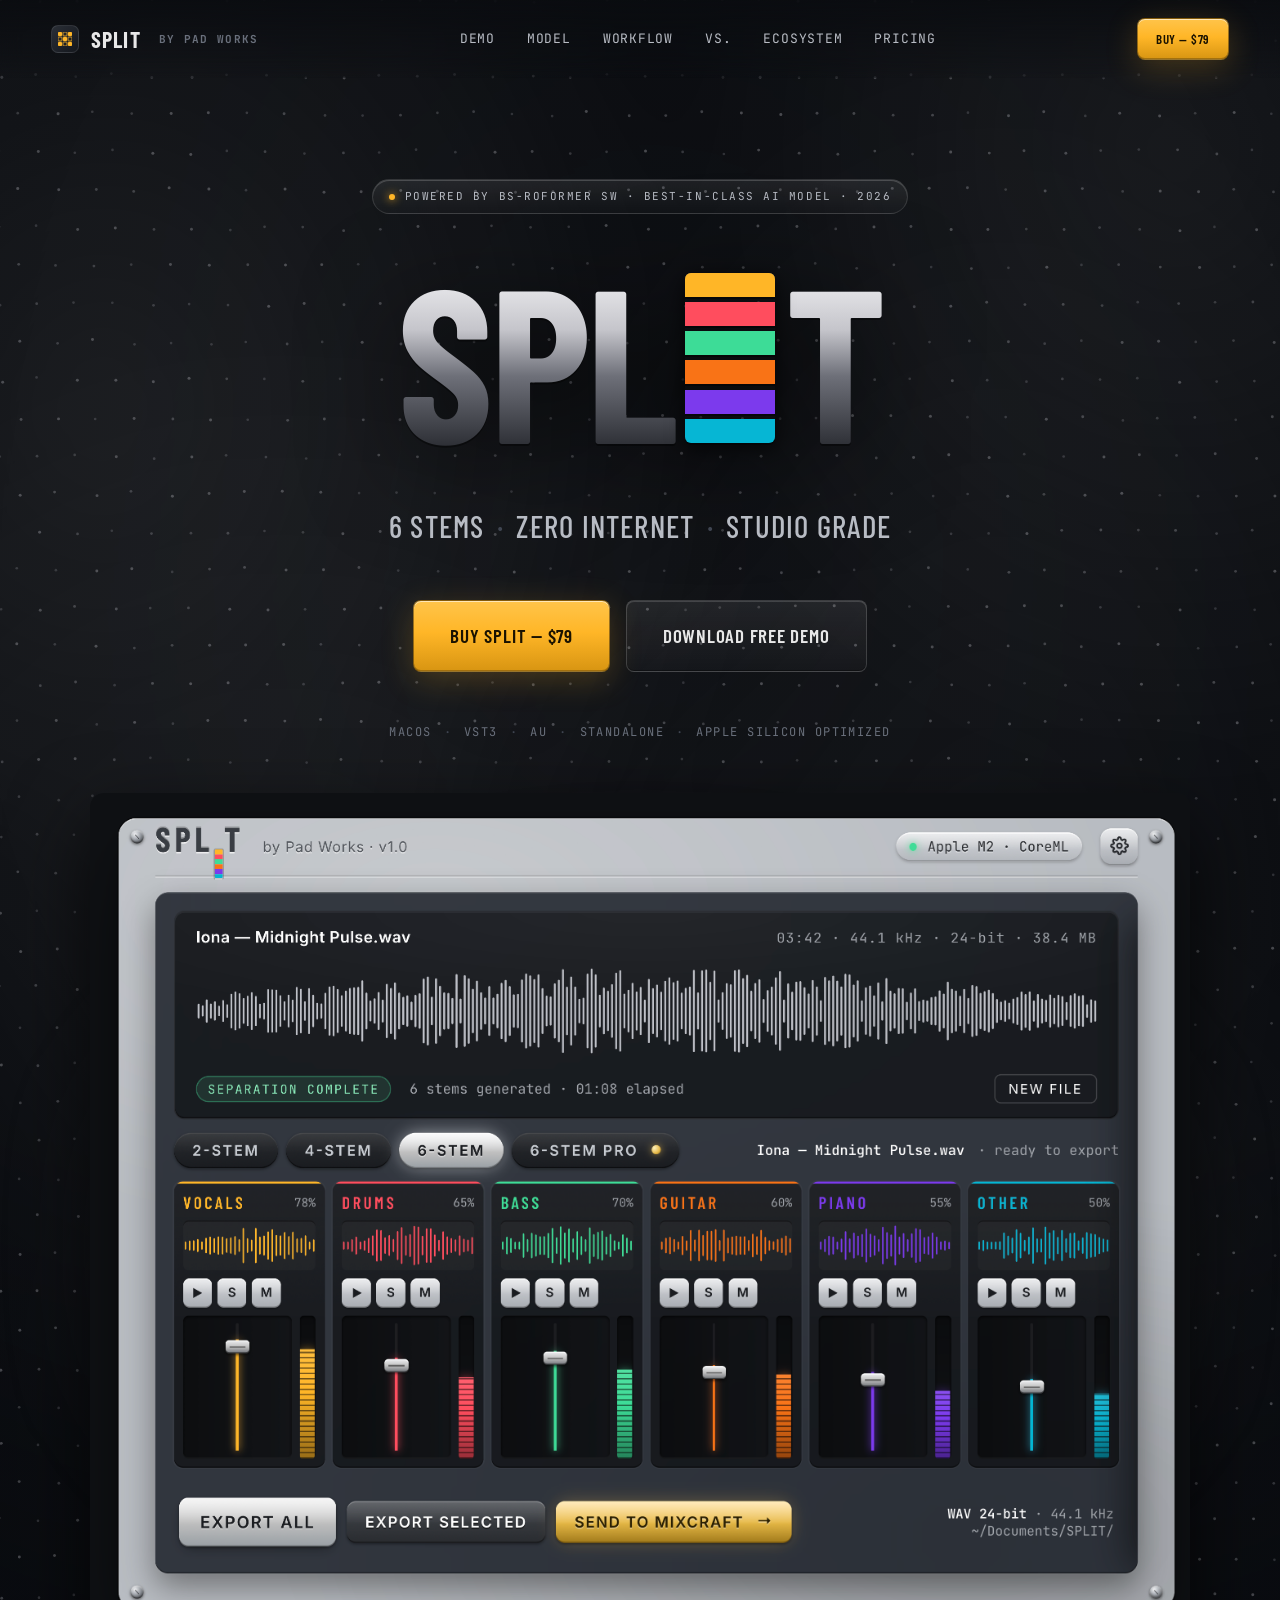
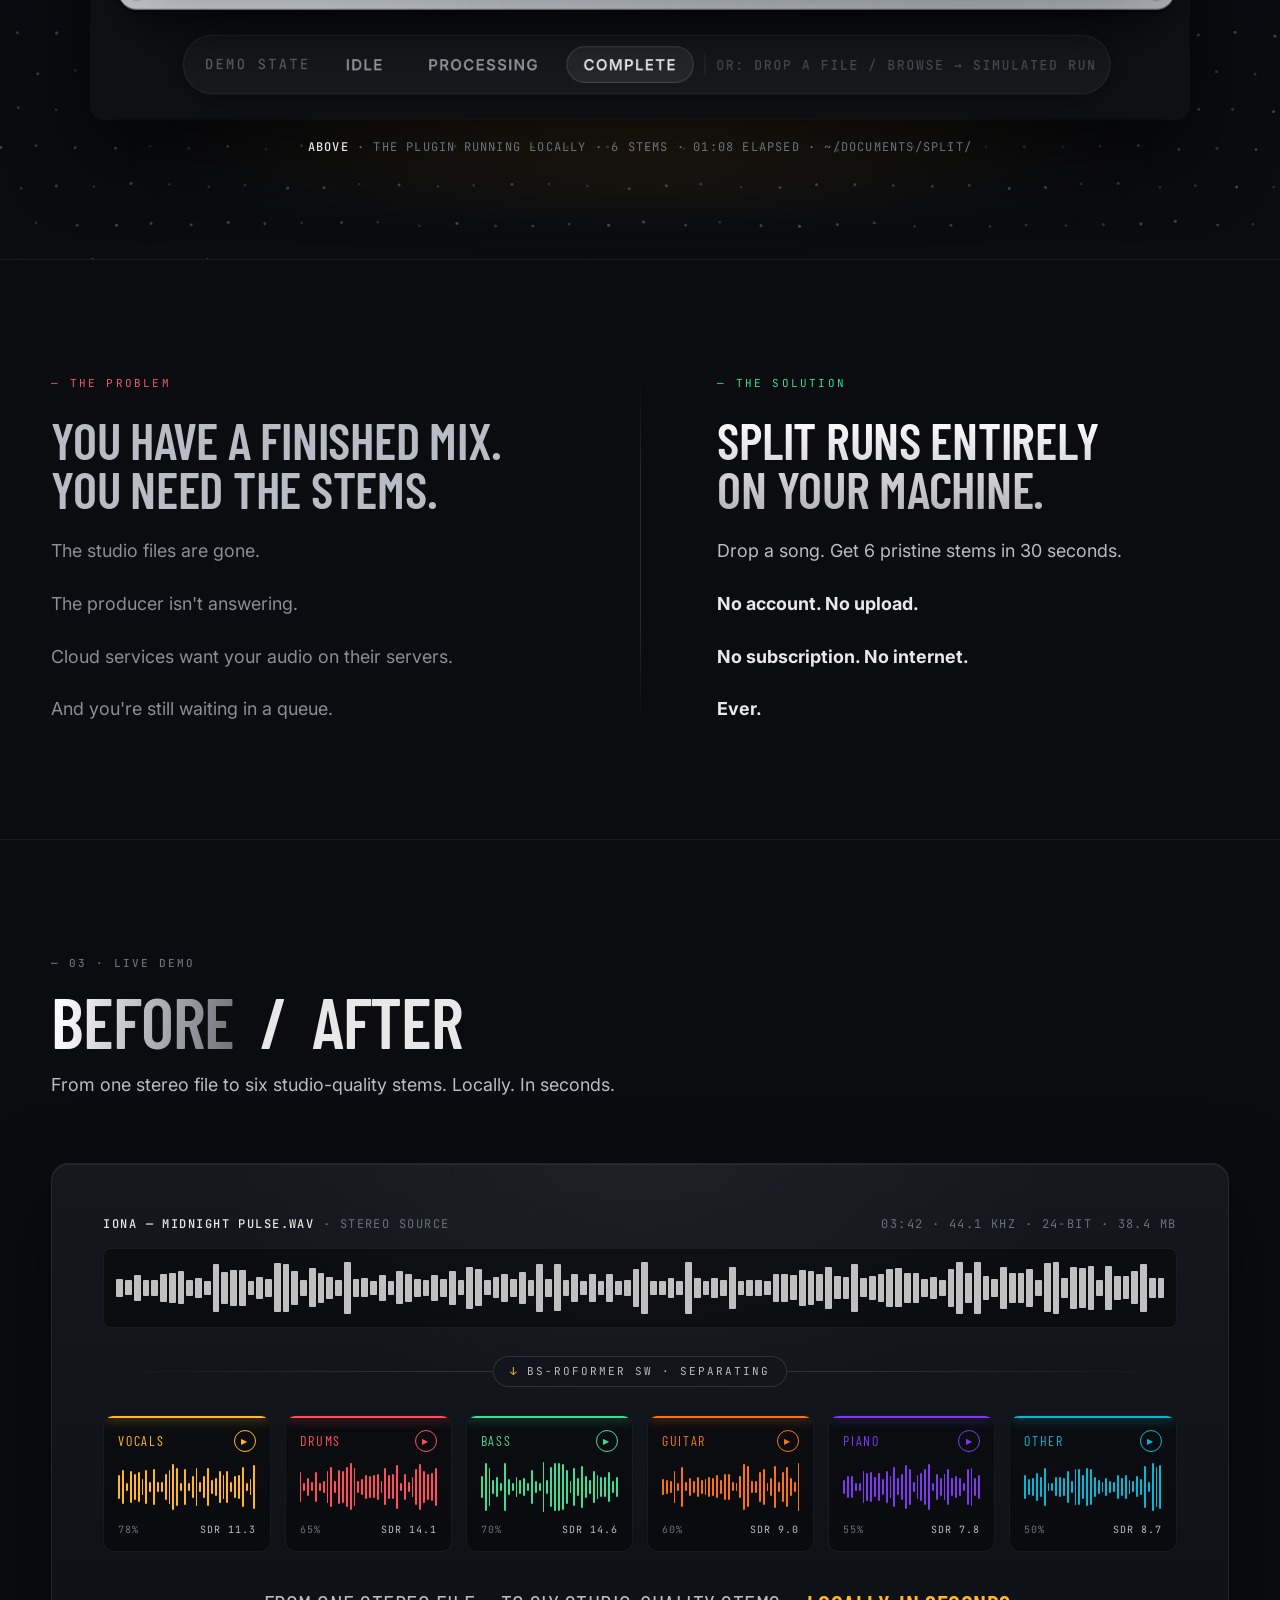
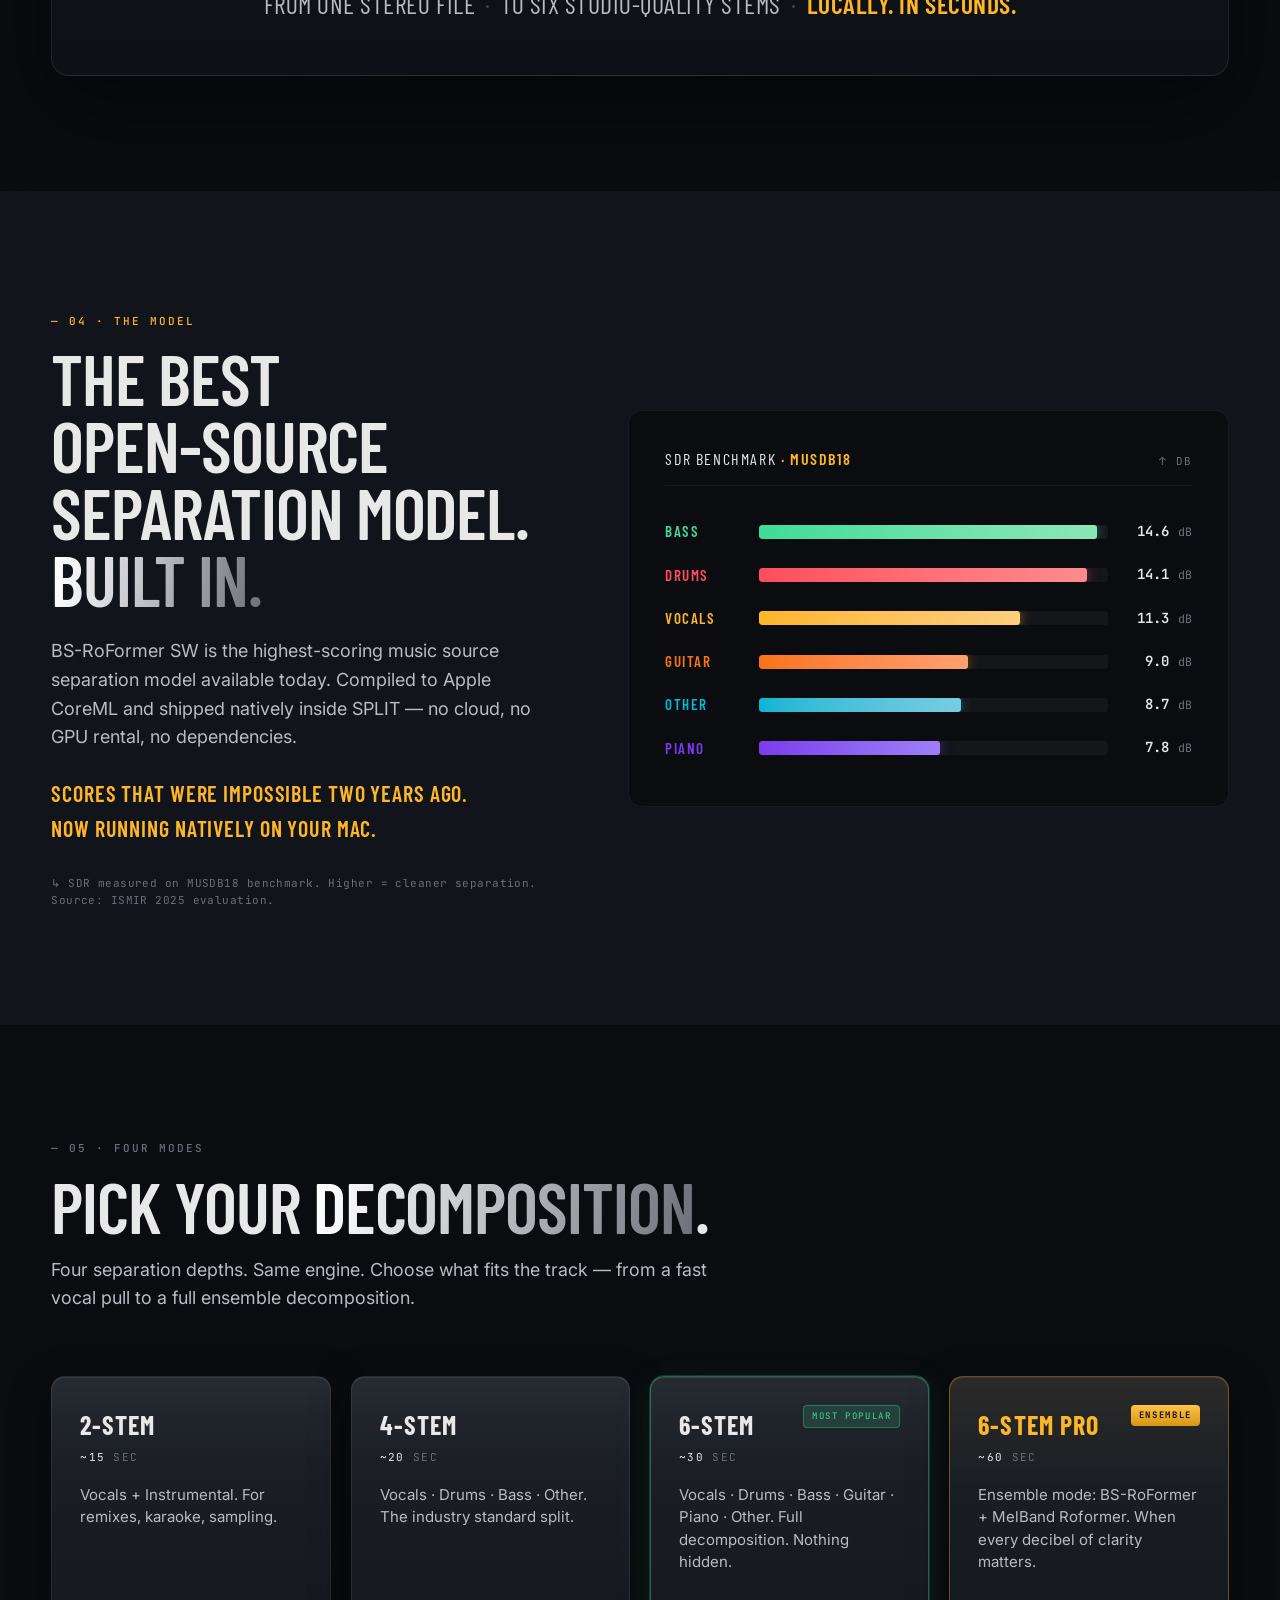
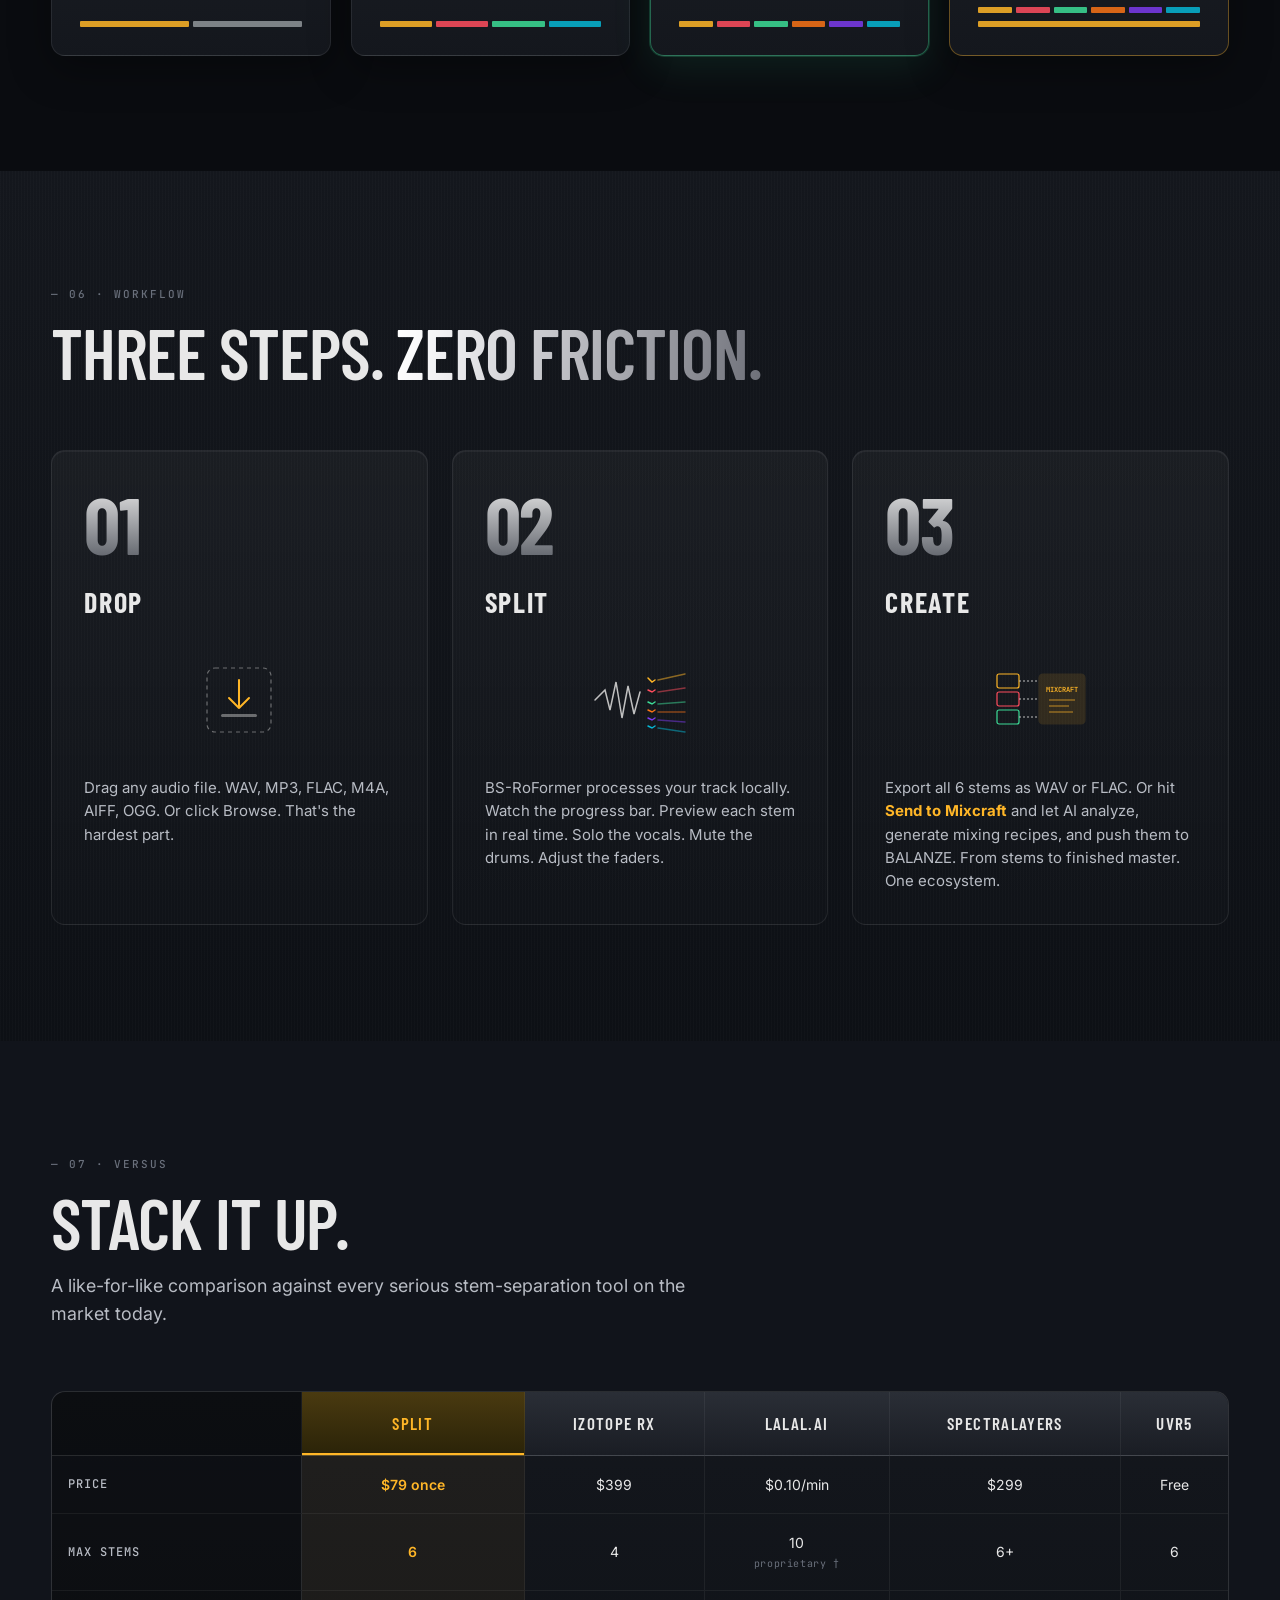
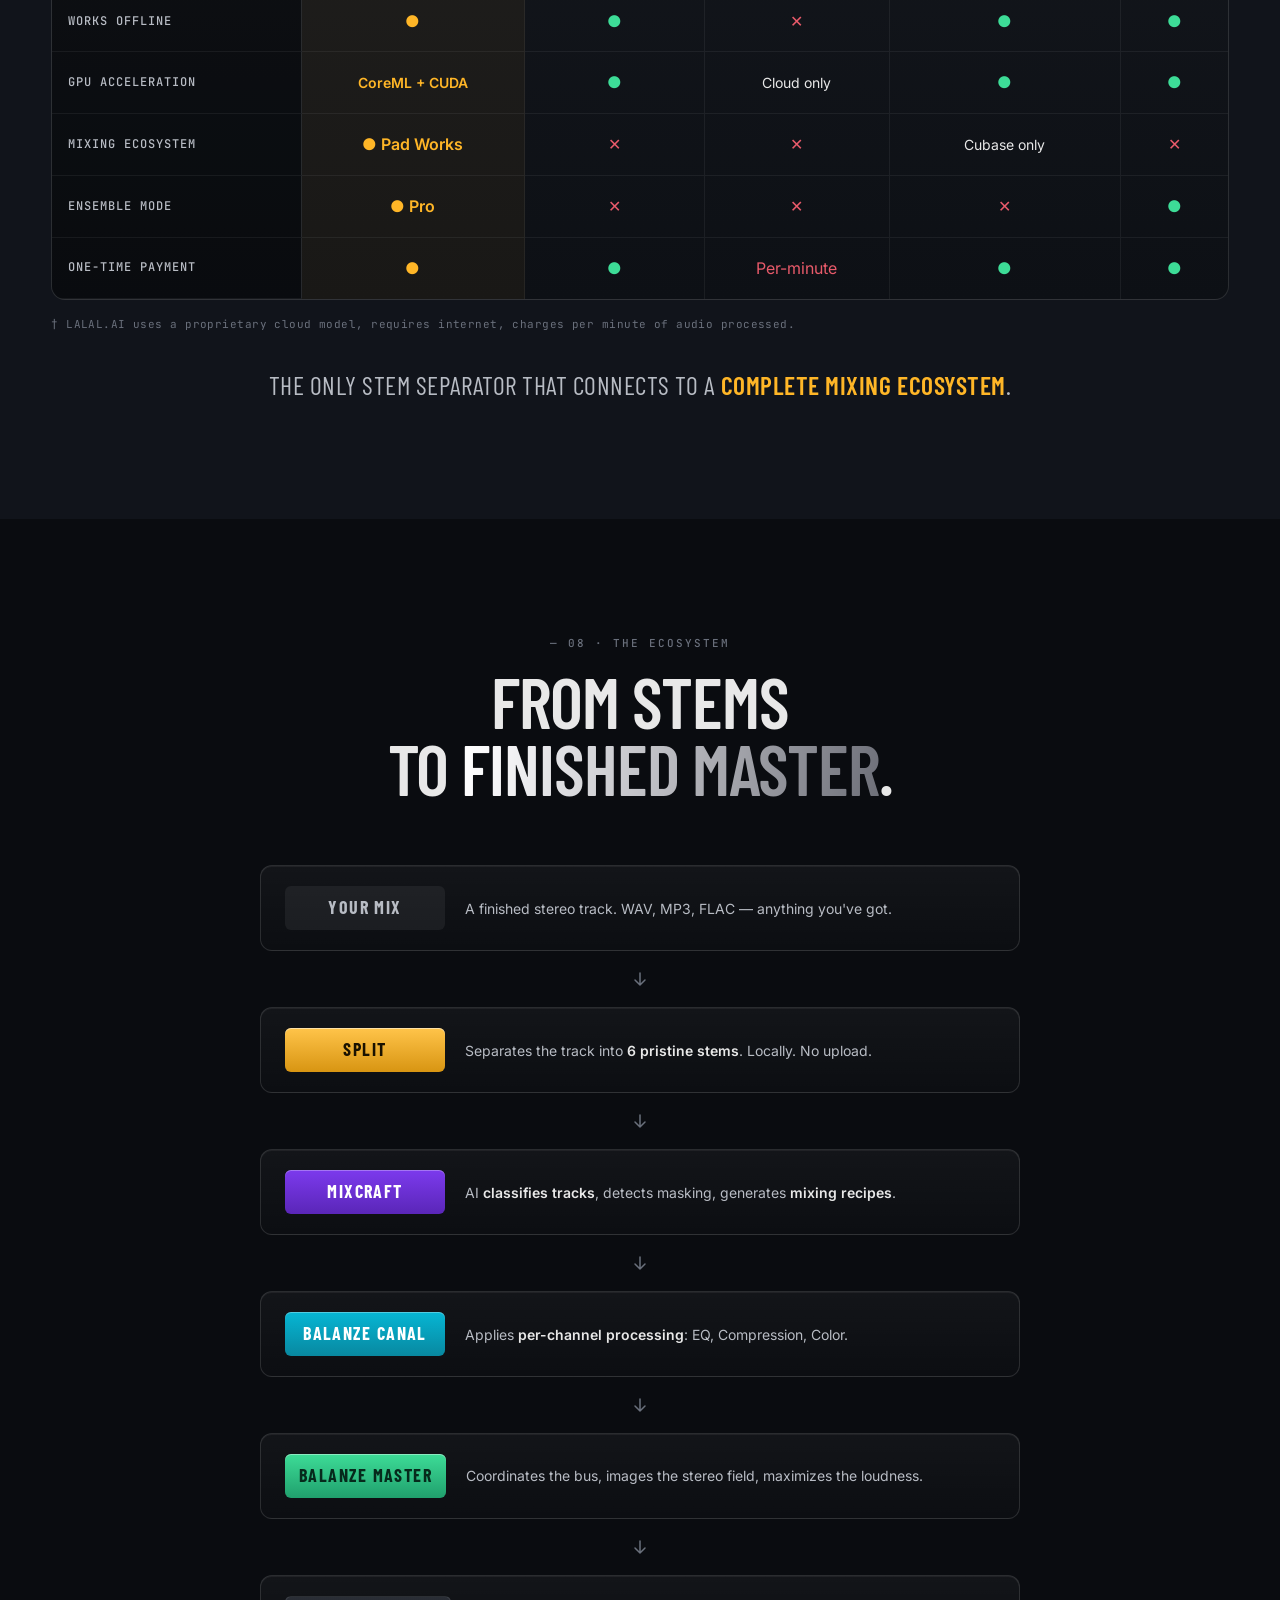
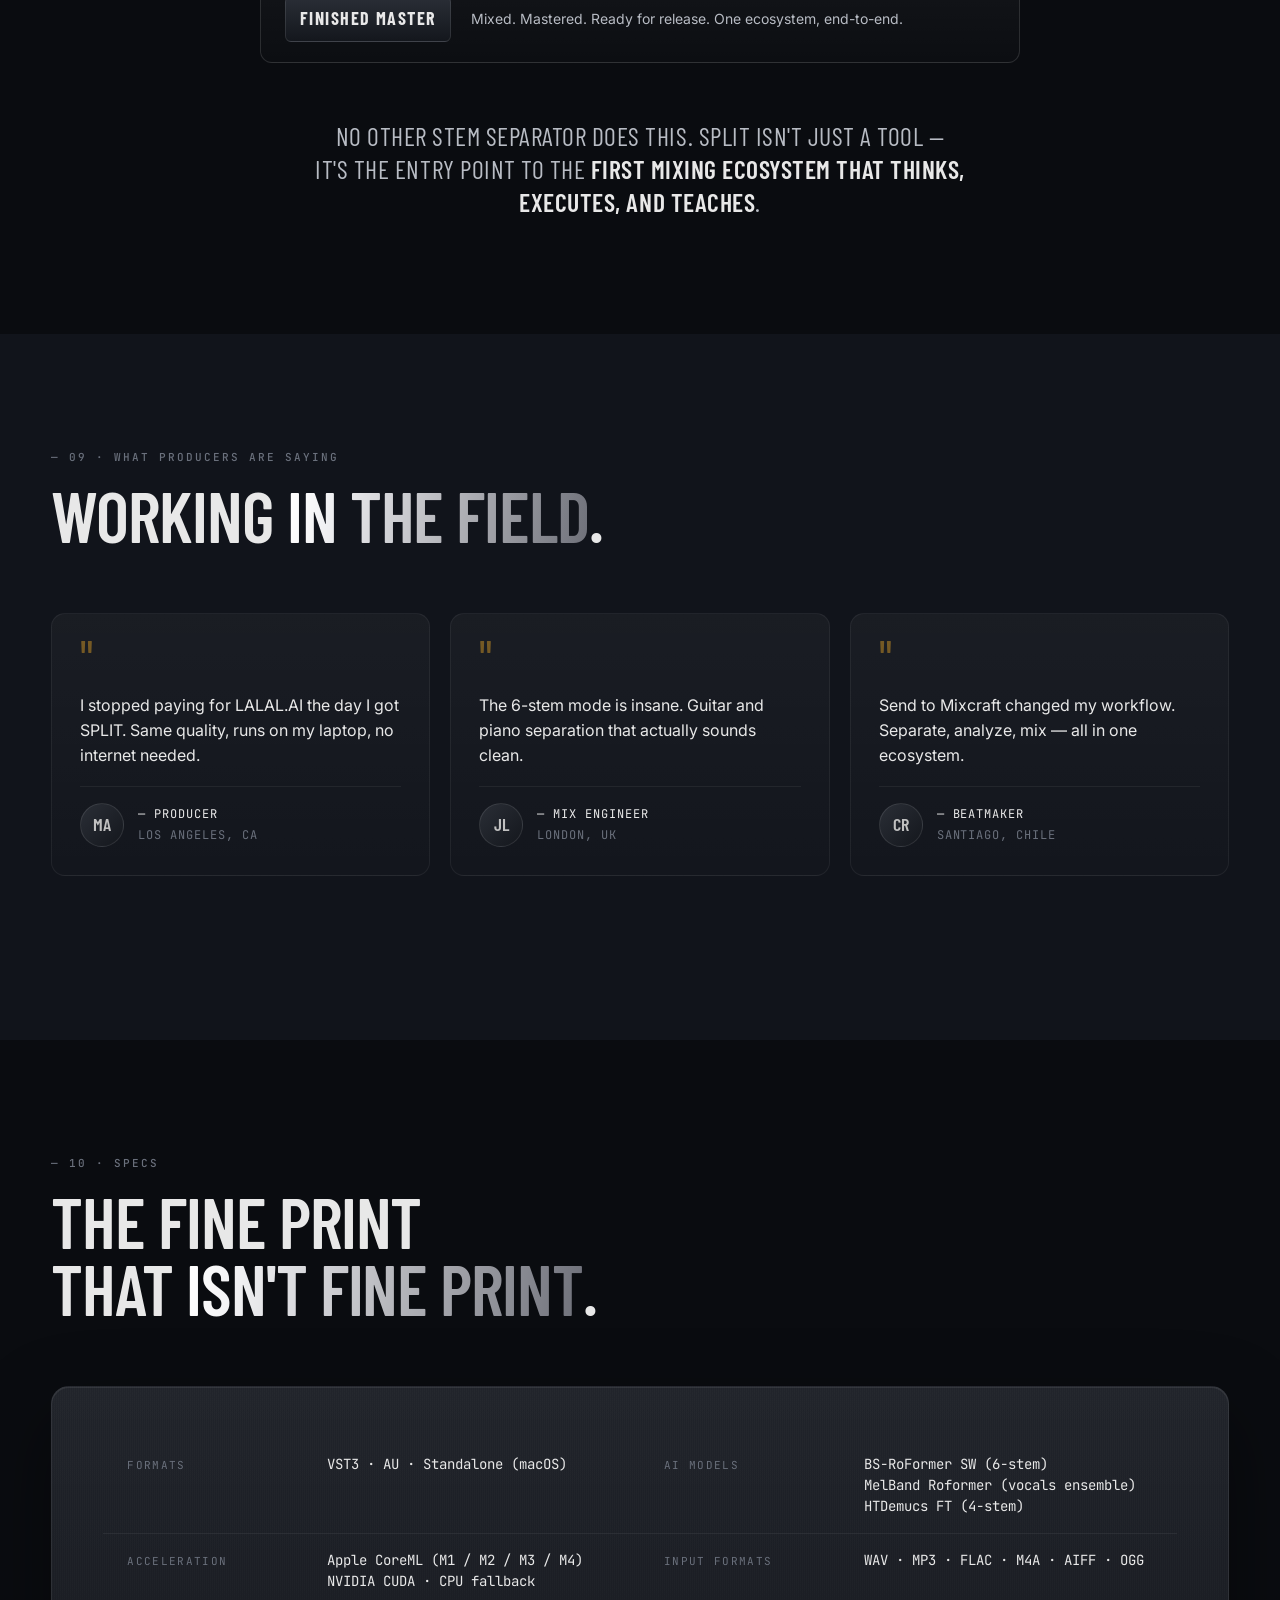
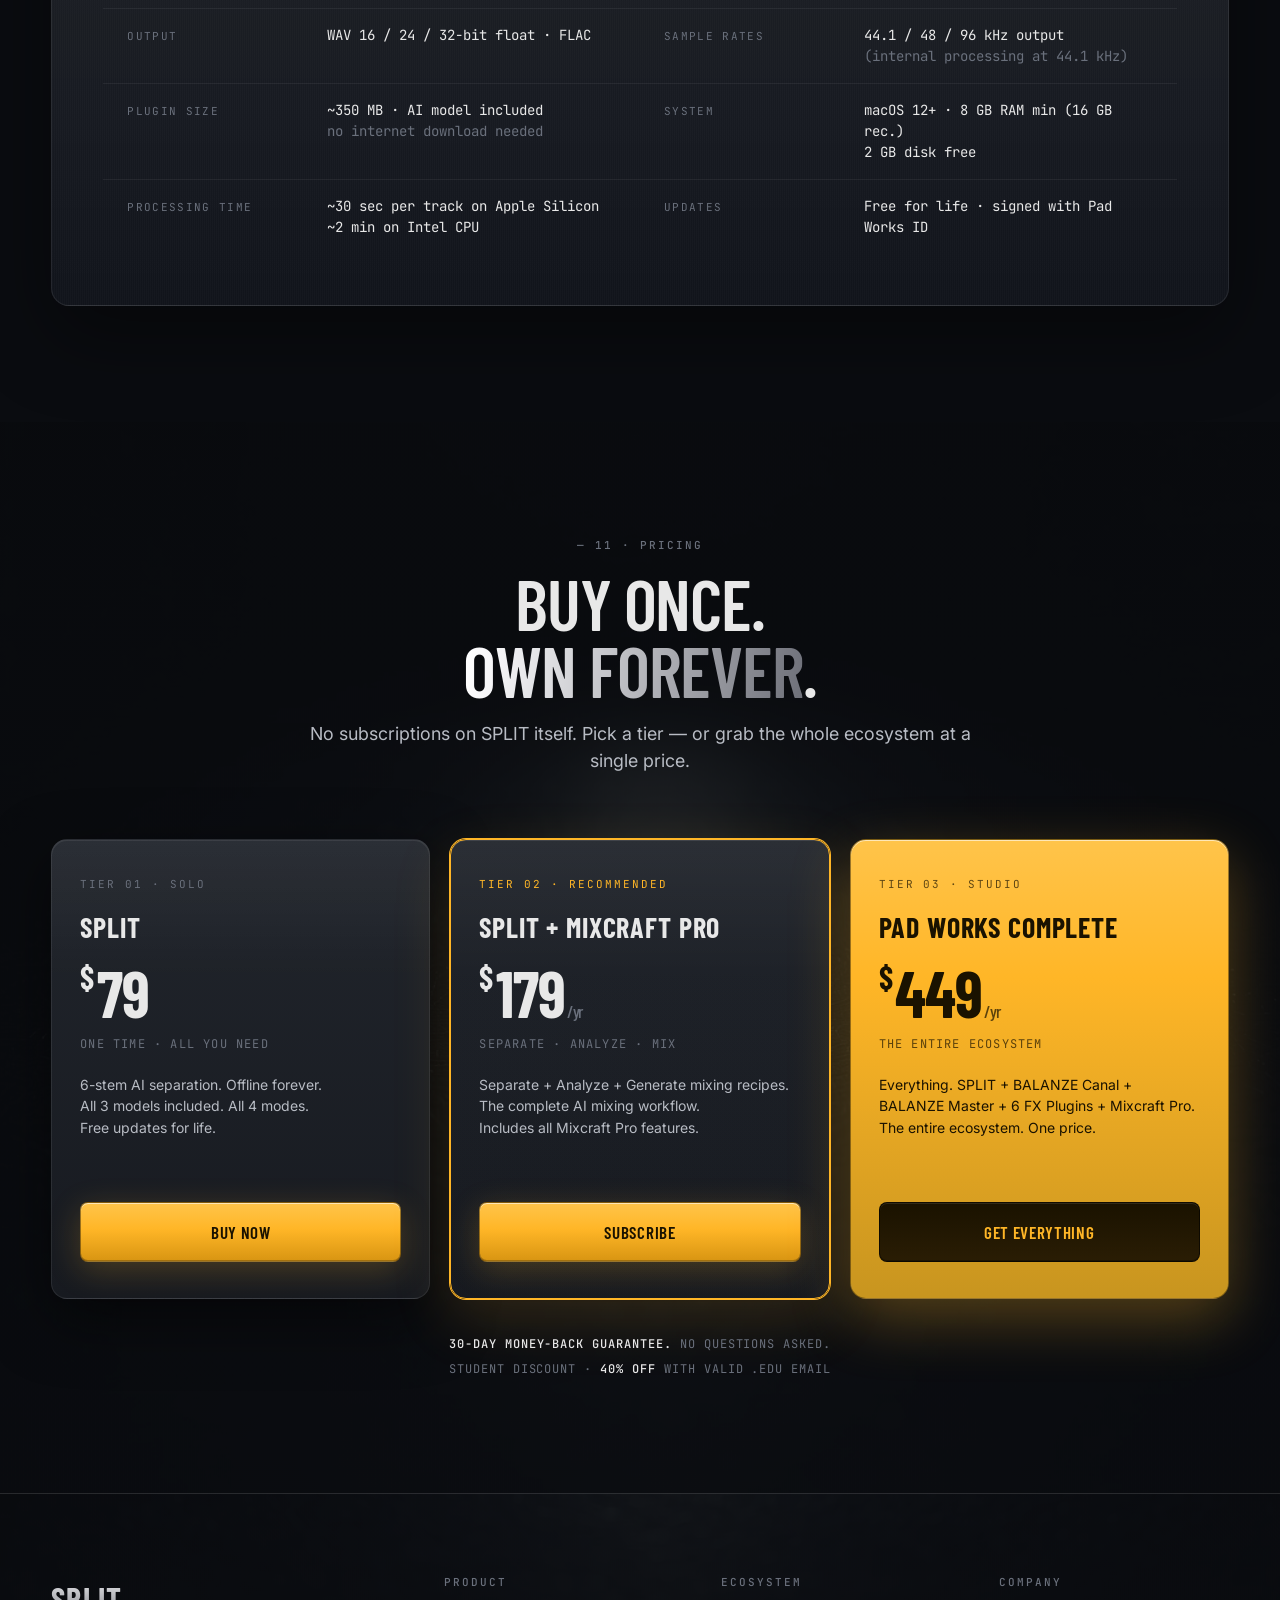
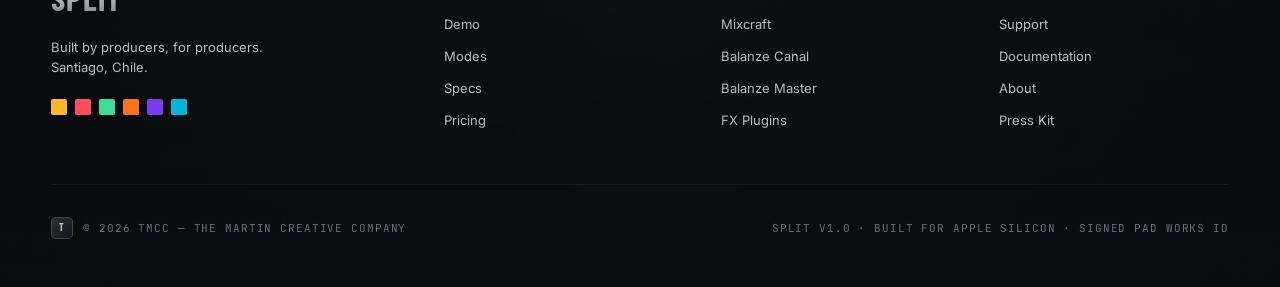
==== split/index.html @ b8d63be2 "feat: new Pad Works ecosystem home + sub-pages (BALANZE, FX, Mixcraft, SPLIT, XPN Builder preserved)" ====
<!doctype html>
<html lang="en">
<head>
<meta charset="utf-8" />
<meta name="viewport" content="width=device-width,initial-scale=1" />
<title>SPLIT by Pad Works — 6 stems. Zero internet. Studio grade.</title>
<link rel="preconnect" href="https://fonts.googleapis.com">
<link rel="preconnect" href="https://fonts.gstatic.com" crossorigin>
<link href="https://fonts.googleapis.com/css2?family=Barlow+Condensed:wght@400;500;600;700&family=Inter:wght@400;500;600;700&family=JetBrains+Mono:wght@400;500;600&display=swap" rel="stylesheet">
<style>
/* ==========================================================================
   SPLIT by Pad Works — Landing
   ========================================================================== */

* { box-sizing: border-box; margin: 0; padding: 0; }

:root {
  --bg: #0A0C10;
  --bg-2: #11141B;
  --bg-3: #161A22;
  --ink: #E8E8E8;
  --ink-2: #B8BCC4;
  --ink-3: #6A707C;
  --ink-4: #404652;

  --silver: #C0C0C0;
  --silver-light: #E8E8E8;
  --silver-mid: #909499;
  --silver-dark: #5A5E66;

  --gold: #FFB627;
  --gold-warm: #E8A222;
  --gold-dim: #8a6418;

  --stem-vocals: #FFB627;
  --stem-drums: #FF4D5E;
  --stem-bass: #3DDC97;
  --stem-guitar: #F97316;
  --stem-piano: #7C3AED;
  --stem-other: #06B6D4;

  --rule: rgba(255,255,255,0.06);
  --rule-strong: rgba(255,255,255,0.12);

  --maxw: 1280px;
  --pad: clamp(20px, 4vw, 56px);

  --font-display: "Barlow Condensed", "Helvetica Neue", sans-serif;
  --font-body: "Inter", -apple-system, "Helvetica Neue", sans-serif;
  --font-mono: "JetBrains Mono", "SF Mono", Menlo, monospace;
}

html, body {
  background: var(--bg);
  color: var(--ink);
  font-family: var(--font-body);
  font-size: 16px;
  line-height: 1.55;
  -webkit-font-smoothing: antialiased;
  -moz-osx-font-smoothing: grayscale;
  overflow-x: hidden;
}

a { color: inherit; text-decoration: none; }
img { display: block; max-width: 100%; }

/* ---------- Type ---------- */
.h-display {
  font-family: var(--font-display);
  font-weight: 600;
  letter-spacing: -0.01em;
  line-height: 0.92;
  text-transform: uppercase;
}
.eyebrow {
  font-family: var(--font-mono);
  font-size: 11px;
  letter-spacing: 0.18em;
  text-transform: uppercase;
  color: var(--ink-3);
  font-weight: 500;
}
.mono { font-family: var(--font-mono); }

h2.section-title {
  font-family: var(--font-display);
  font-weight: 600;
  font-size: clamp(40px, 5.5vw, 76px);
  line-height: 0.95;
  letter-spacing: -0.015em;
  text-transform: uppercase;
}
h3.card-title {
  font-family: var(--font-display);
  font-weight: 600;
  font-size: 28px;
  letter-spacing: 0.02em;
  text-transform: uppercase;
}
p.lead {
  font-size: clamp(17px, 1.4vw, 21px);
  color: var(--ink-2);
  line-height: 1.55;
  max-width: 62ch;
}

/* ---------- Layout ---------- */
section {
  position: relative;
  width: 100%;
  padding: clamp(80px, 9vw, 140px) var(--pad);
}
.container {
  max-width: var(--maxw);
  margin: 0 auto;
  width: 100%;
}
.section-head {
  display: flex;
  flex-direction: column;
  gap: 16px;
  margin-bottom: clamp(40px, 5vw, 72px);
  max-width: 880px;
}

/* ---------- Metallic surfaces ---------- */
.brushed {
  background:
    linear-gradient(180deg, rgba(255,255,255,0.04), rgba(0,0,0,0.4)),
    repeating-linear-gradient(90deg,
      rgba(255,255,255,0.025) 0px,
      rgba(255,255,255,0.025) 1px,
      rgba(0,0,0,0.05) 1px,
      rgba(0,0,0,0.05) 2px),
    linear-gradient(180deg, #2a2e36 0%, #1a1d24 100%);
}
.chrome-edge {
  position: relative;
  background: linear-gradient(180deg, #1e2229 0%, #14171d 100%);
  border: 1px solid rgba(255,255,255,0.06);
  border-radius: 14px;
}
.chrome-edge::before {
  content: "";
  position: absolute;
  inset: 0;
  border-radius: inherit;
  padding: 1px;
  background: linear-gradient(180deg, rgba(255,255,255,0.18), rgba(255,255,255,0.02) 30%, transparent 60%, rgba(255,255,255,0.04));
  -webkit-mask: linear-gradient(#000 0 0) content-box, linear-gradient(#000 0 0);
  -webkit-mask-composite: xor;
          mask-composite: exclude;
  pointer-events: none;
}

/* ---------- Buttons ---------- */
.btn {
  display: inline-flex;
  align-items: center;
  justify-content: center;
  gap: 10px;
  font-family: var(--font-display);
  font-weight: 600;
  font-size: 17px;
  letter-spacing: 0.04em;
  text-transform: uppercase;
  padding: 16px 28px;
  border-radius: 8px;
  border: 1px solid transparent;
  cursor: pointer;
  transition: transform .15s ease, box-shadow .2s ease, background .2s ease, border-color .2s ease;
  white-space: nowrap;
}
.btn-gold {
  background: linear-gradient(180deg, #FFC44A 0%, #FFB627 45%, #D89512 100%);
  color: #1a1200;
  border-color: rgba(0,0,0,0.4);
  box-shadow:
    inset 0 1px 0 rgba(255,255,255,0.6),
    inset 0 -1px 0 rgba(0,0,0,0.25),
    0 8px 32px rgba(255,182,39,0.22);
}
.btn-gold:hover {
  transform: translateY(-1px);
  box-shadow:
    inset 0 1px 0 rgba(255,255,255,0.7),
    inset 0 -1px 0 rgba(0,0,0,0.25),
    0 12px 40px rgba(255,182,39,0.32);
}
.btn-chrome {
  background: linear-gradient(180deg, rgba(255,255,255,0.08), rgba(255,255,255,0.02));
  color: var(--silver-light);
  border-color: rgba(255,255,255,0.16);
  box-shadow:
    inset 0 1px 0 rgba(255,255,255,0.15),
    inset 0 -1px 0 rgba(0,0,0,0.3);
}
.btn-chrome:hover {
  border-color: rgba(255,255,255,0.3);
  background: linear-gradient(180deg, rgba(255,255,255,0.12), rgba(255,255,255,0.04));
}
.btn-lg { padding: 20px 36px; font-size: 19px; }

/* ==========================================================================
   NAV
   ========================================================================== */
.nav {
  position: fixed;
  top: 0; left: 0; right: 0;
  z-index: 50;
  padding: 18px var(--pad);
  display: flex;
  align-items: center;
  justify-content: space-between;
  background: linear-gradient(180deg, rgba(10,12,16,0.85) 0%, rgba(10,12,16,0) 100%);
  backdrop-filter: blur(12px);
  -webkit-backdrop-filter: blur(12px);
}
.nav-brand {
  display: flex;
  align-items: center;
  gap: 12px;
  font-family: var(--font-display);
  font-weight: 700;
  font-size: 22px;
  letter-spacing: 0.05em;
}
.nav-brand .mark {
  width: 28px;
  height: 28px;
  border-radius: 7px;
  background: linear-gradient(135deg, #2a2e36, #14171d);
  border: 1px solid rgba(255,255,255,0.1);
  display: grid;
  place-items: center;
}
.nav-links {
  display: flex;
  gap: 32px;
  font-size: 13px;
  color: var(--ink-2);
  font-family: var(--font-mono);
  letter-spacing: 0.06em;
  text-transform: uppercase;
}
.nav-links a:hover { color: var(--silver-light); }
.nav-cta { font-size: 13px; padding: 10px 18px; }
@media (max-width: 800px) { .nav-links { display: none; } }

/* ==========================================================================
   HERO
   ========================================================================== */
.hero {
  position: relative;
  min-height: 100vh;
  padding-top: clamp(120px, 14vw, 180px);
  padding-bottom: clamp(80px, 8vw, 120px);
  overflow: hidden;
}
.hero-bg {
  position: absolute;
  inset: 0;
  z-index: 0;
  pointer-events: none;
}
.hero-bg__liquid {
  position: absolute;
  inset: -20%;
  background:
    radial-gradient(ellipse 60% 50% at 20% 30%, rgba(192,192,192,0.18), transparent 60%),
    radial-gradient(ellipse 50% 40% at 80% 20%, rgba(232,232,232,0.12), transparent 60%),
    radial-gradient(ellipse 70% 60% at 60% 80%, rgba(128,128,128,0.14), transparent 60%),
    radial-gradient(ellipse 40% 50% at 30% 70%, rgba(192,192,192,0.10), transparent 60%);
  filter: blur(40px);
  animation: liquidShift 60s linear infinite;
  mix-blend-mode: screen;
  opacity: 0.85;
}
.hero-bg__liquid-2 {
  position: absolute;
  inset: -20%;
  background:
    radial-gradient(ellipse 50% 60% at 70% 50%, rgba(232,232,232,0.10), transparent 55%),
    radial-gradient(ellipse 60% 40% at 30% 50%, rgba(192,192,192,0.08), transparent 55%);
  filter: blur(60px);
  animation: liquidShift 90s linear infinite reverse;
  mix-blend-mode: screen;
  opacity: 0.7;
}
@keyframes liquidShift {
  0%   { transform: translate(0,0) rotate(0deg) scale(1); }
  25%  { transform: translate(3%, -2%) rotate(90deg) scale(1.05); }
  50%  { transform: translate(-2%, 3%) rotate(180deg) scale(1); }
  75%  { transform: translate(2%, 2%) rotate(270deg) scale(1.05); }
  100% { transform: translate(0,0) rotate(360deg) scale(1); }
}
.hero-bg__vignette {
  position: absolute;
  inset: 0;
  background:
    radial-gradient(ellipse 100% 80% at 50% 30%, transparent 0%, rgba(10,12,16,0.6) 70%, var(--bg) 100%),
    linear-gradient(180deg, transparent 60%, var(--bg) 100%);
}
.lattice-canvas {
  position: absolute;
  inset: 0;
  width: 100%;
  height: 100%;
  z-index: 1;
  pointer-events: none;
}

.hero-inner {
  position: relative;
  z-index: 2;
  max-width: var(--maxw);
  margin: 0 auto;
  display: grid;
  gap: clamp(32px, 4vw, 56px);
  text-align: center;
  align-items: center;
}
.hero-badge {
  display: inline-flex;
  align-items: center;
  gap: 10px;
  margin: 0 auto;
  padding: 8px 16px;
  border-radius: 999px;
  background: linear-gradient(180deg, rgba(255,255,255,0.08), rgba(255,255,255,0.02));
  border: 1px solid rgba(255,255,255,0.12);
  box-shadow: inset 0 1px 0 rgba(255,255,255,0.18);
  font-family: var(--font-mono);
  font-size: 11px;
  letter-spacing: 0.14em;
  text-transform: uppercase;
  color: var(--ink-2);
}
.hero-badge .dot {
  width: 6px; height: 6px;
  border-radius: 50%;
  background: var(--gold);
  box-shadow: 0 0 8px var(--gold);
}

.hero-title {
  font-family: var(--font-display);
  font-weight: 700;
  font-size: clamp(96px, 17vw, 220px);
  line-height: 0.85;
  letter-spacing: -0.02em;
  text-transform: uppercase;
  position: relative;
  background: linear-gradient(180deg,
    #f4f4f6 0%,
    #c5c5cb 35%,
    #6e7079 60%,
    #2a2c32 100%);
  -webkit-background-clip: text;
          background-clip: text;
  -webkit-text-fill-color: transparent;
  filter: drop-shadow(0 2px 0 rgba(0,0,0,0.4)) drop-shadow(0 18px 50px rgba(0,0,0,0.6));
  display: inline-flex;
  align-items: center;
  justify-content: center;
  margin: 0 auto;
}
.hero-title .ltr { display: inline-block; }
.hero-title .stem-stack {
  display: inline-flex;
  flex-direction: column;
  gap: clamp(2px, 0.4vw, 6px);
  height: 0.78em;
  width: clamp(40px, 7vw, 90px);
  vertical-align: middle;
  margin: 0 clamp(6px, 0.8vw, 12px);
  align-self: center;
  border-radius: 6px;
  overflow: hidden;
  box-shadow:
    inset 0 1px 0 rgba(255,255,255,0.4),
    inset 0 -1px 0 rgba(0,0,0,0.4),
    0 4px 18px rgba(0,0,0,0.5);
}
.hero-title .stem-stack span {
  flex: 1;
  display: block;
}

.hero-tagline {
  font-family: var(--font-display);
  font-weight: 500;
  font-size: clamp(22px, 2.4vw, 32px);
  letter-spacing: 0.04em;
  text-transform: uppercase;
  color: var(--ink-2);
}
.hero-tagline .sep { color: var(--ink-4); margin: 0 0.4em; }

.hero-mockup {
  position: relative;
  margin: 0 auto;
  max-width: 1100px;
  width: 100%;
}
.hero-mockup::before {
  content: "";
  position: absolute;
  inset: -8% -4% -2%;
  background:
    radial-gradient(ellipse 60% 40% at 50% 100%, rgba(255,182,39,0.15), transparent 70%),
    radial-gradient(ellipse 80% 60% at 50% 50%, rgba(192,192,192,0.12), transparent 70%);
  filter: blur(40px);
  z-index: -1;
}
.hero-mockup img {
  width: 100%;
  height: auto;
  border-radius: 14px;
  box-shadow:
    0 30px 80px rgba(0,0,0,0.7),
    0 2px 0 rgba(255,255,255,0.05);
}
.hero-mockup__caption {
  margin-top: 20px;
  font-family: var(--font-mono);
  font-size: 12px;
  color: var(--ink-3);
  letter-spacing: 0.1em;
  text-transform: uppercase;
}
.hero-mockup__caption b { color: var(--silver-light); font-weight: 500; }

.hero-cta {
  display: flex;
  gap: 16px;
  justify-content: center;
  flex-wrap: wrap;
}

.hero-os-line {
  font-family: var(--font-mono);
  font-size: 12px;
  color: var(--ink-3);
  letter-spacing: 0.12em;
  text-transform: uppercase;
}
.hero-os-line .sep { margin: 0 12px; color: var(--ink-4); }

/* ==========================================================================
   PROBLEM / SOLUTION
   ========================================================================== */
.problem-solution {
  background: var(--bg);
  border-top: 1px solid var(--rule);
  border-bottom: 1px solid var(--rule);
}
.ps-grid {
  display: grid;
  grid-template-columns: 1fr 1px 1fr;
  gap: clamp(40px, 6vw, 88px);
  align-items: stretch;
}
.ps-divider {
  background: linear-gradient(180deg, transparent, var(--rule-strong) 30%, var(--rule-strong) 70%, transparent);
}
.ps-col { display: flex; flex-direction: column; gap: 24px; }
.ps-col h3 {
  font-family: var(--font-display);
  font-size: clamp(36px, 4vw, 56px);
  font-weight: 600;
  text-transform: uppercase;
  letter-spacing: -0.005em;
  line-height: 0.95;
}
.ps-col.problem h3 { color: var(--ink-2); }
.ps-col.solution h3 {
  background: linear-gradient(180deg, #ffffff 0%, #b4b4ba 100%);
  -webkit-background-clip: text;
  background-clip: text;
  -webkit-text-fill-color: transparent;
}
.ps-col p {
  font-size: clamp(17px, 1.4vw, 20px);
  color: var(--ink-2);
  line-height: 1.6;
}
.ps-col.problem p { color: #8a8e96; }
.ps-tag {
  font-family: var(--font-mono);
  font-size: 11px;
  letter-spacing: 0.2em;
  text-transform: uppercase;
}
.ps-tag.bad { color: #e85a6a; }
.ps-tag.good { color: var(--stem-bass); }

@media (max-width: 880px) {
  .ps-grid { grid-template-columns: 1fr; }
  .ps-divider { height: 1px; background: linear-gradient(90deg, transparent, var(--rule-strong), transparent); }
}

/* ==========================================================================
   LIVE DEMO
   ========================================================================== */
.live-demo { background: var(--bg); }
.demo-frame {
  position: relative;
  padding: clamp(28px, 4vw, 56px);
  border-radius: 18px;
  background:
    radial-gradient(ellipse 60% 80% at 50% 0%, rgba(255,255,255,0.04), transparent 60%),
    linear-gradient(180deg, #14171d 0%, #0d1015 100%);
  border: 1px solid rgba(255,255,255,0.08);
  box-shadow:
    inset 0 1px 0 rgba(255,255,255,0.06),
    0 30px 80px rgba(0,0,0,0.5);
}
.demo-source-label {
  display: flex;
  justify-content: space-between;
  align-items: center;
  font-family: var(--font-mono);
  font-size: 12px;
  letter-spacing: 0.12em;
  text-transform: uppercase;
  color: var(--ink-3);
  margin-bottom: 14px;
}
.demo-source-label b { color: var(--ink); font-weight: 500; }
.demo-source-wave {
  height: 80px;
  background: rgba(0,0,0,0.4);
  border: 1px solid var(--rule);
  border-radius: 8px;
  padding: 12px;
  display: flex;
  align-items: center;
  gap: 2px;
  overflow: hidden;
}
.demo-arrow {
  display: grid;
  place-items: center;
  margin: 28px 0;
  position: relative;
}
.demo-arrow .line {
  position: absolute;
  inset: 50% 0 auto 0;
  height: 1px;
  background: linear-gradient(90deg, transparent, var(--rule-strong) 30%, var(--rule-strong) 70%, transparent);
}
.demo-arrow .label {
  background: var(--bg-2);
  padding: 6px 16px;
  border: 1px solid var(--rule-strong);
  border-radius: 999px;
  font-family: var(--font-mono);
  font-size: 11px;
  text-transform: uppercase;
  letter-spacing: 0.18em;
  color: var(--ink-2);
  position: relative;
  z-index: 1;
}
.demo-arrow .label::before {
  content: "↓";
  display: inline-block;
  margin-right: 8px;
  color: var(--gold);
}
.demo-stems {
  display: grid;
  grid-template-columns: repeat(6, 1fr);
  gap: 14px;
}
.stem-row {
  background: rgba(0,0,0,0.35);
  border: 1px solid var(--rule);
  border-radius: 10px;
  padding: 14px;
  display: flex;
  flex-direction: column;
  gap: 10px;
  position: relative;
  overflow: hidden;
  opacity: 0;
  transform: translateY(10px);
  transition: opacity .5s ease, transform .5s ease;
}
.stem-row.in { opacity: 1; transform: translateY(0); }
.stem-row::before {
  content: "";
  position: absolute;
  top: 0; left: 0; right: 0;
  height: 2px;
  background: var(--c, var(--silver));
  box-shadow: 0 0 12px var(--c, var(--silver));
}
.stem-row__header {
  display: flex;
  align-items: center;
  justify-content: space-between;
  font-family: var(--font-display);
  font-size: 14px;
  letter-spacing: 0.12em;
  text-transform: uppercase;
  color: var(--c, var(--silver));
}
.stem-row__header .play {
  width: 22px; height: 22px;
  border-radius: 50%;
  border: 1px solid currentColor;
  display: grid; place-items: center;
  font-size: 8px;
  cursor: pointer;
  transition: background .2s;
  color: var(--c, var(--silver));
}
.stem-row__header .play:hover { background: var(--c, var(--silver)); color: #000; }
.stem-row__wave {
  height: 50px;
  display: flex;
  align-items: center;
  gap: 2px;
  overflow: hidden;
}
.stem-row__meta {
  display: flex;
  justify-content: space-between;
  font-family: var(--font-mono);
  font-size: 10px;
  letter-spacing: 0.1em;
  text-transform: uppercase;
  color: var(--ink-3);
}
.stem-row__meta span:last-child { color: var(--ink-2); }
@media (max-width: 900px) {
  .demo-stems { grid-template-columns: repeat(3, 1fr); }
}
@media (max-width: 500px) {
  .demo-stems { grid-template-columns: repeat(2, 1fr); }
}
.demo-footnote {
  margin-top: 32px;
  text-align: center;
  font-family: var(--font-display);
  font-size: clamp(22px, 2vw, 28px);
  letter-spacing: 0.02em;
  text-transform: uppercase;
  color: var(--ink-2);
}

/* ---------- Animated waveform bars ---------- */
.wbar {
  flex: 1;
  background: currentColor;
  border-radius: 1px;
  min-height: 4px;
  animation: wavepulse 2.4s ease-in-out infinite;
  transform-origin: center;
}
@keyframes wavepulse {
  0%, 100% { transform: scaleY(0.4); }
  50% { transform: scaleY(1); }
}

/* ==========================================================================
   THE MODEL — SDR Benchmark
   ========================================================================== */
.model-section { background: var(--bg-2); }
.model-grid {
  display: grid;
  grid-template-columns: 1fr 1.2fr;
  gap: clamp(40px, 6vw, 88px);
  align-items: center;
}
.model-text .eyebrow { color: var(--gold); }
.model-text h2 { margin: 14px 0 24px; }
.model-text p { color: var(--ink-2); font-size: 18px; line-height: 1.6; }
.model-text .footnote {
  margin-top: 28px;
  font-family: var(--font-mono);
  font-size: 11px;
  color: var(--ink-3);
  line-height: 1.6;
  letter-spacing: 0.04em;
}

.benchmark {
  background: rgba(0,0,0,0.4);
  border: 1px solid var(--rule);
  border-radius: 14px;
  padding: clamp(20px, 3vw, 36px);
}
.benchmark__head {
  display: flex;
  justify-content: space-between;
  align-items: baseline;
  margin-bottom: 24px;
  padding-bottom: 14px;
  border-bottom: 1px solid var(--rule);
}
.benchmark__title {
  font-family: var(--font-display);
  font-size: 16px;
  letter-spacing: 0.1em;
  text-transform: uppercase;
}
.benchmark__title b { color: var(--gold); font-weight: 600; }
.benchmark__head .mono { font-size: 11px; color: var(--ink-3); letter-spacing: 0.1em; text-transform: uppercase; }

.bench-row {
  display: grid;
  grid-template-columns: 80px 1fr 70px;
  gap: 14px;
  align-items: center;
  padding: 10px 0;
}
.bench-row__label {
  font-family: var(--font-display);
  font-weight: 600;
  font-size: 15px;
  letter-spacing: 0.1em;
  text-transform: uppercase;
  color: var(--c, var(--silver));
}
.bench-row__bar {
  height: 14px;
  background: rgba(255,255,255,0.04);
  border-radius: 3px;
  overflow: hidden;
  position: relative;
}
.bench-row__bar::after {
  content: "";
  position: absolute;
  top: 0; left: 0; bottom: 0;
  width: var(--w, 50%);
  background: linear-gradient(90deg, var(--c, var(--silver)) 0%, color-mix(in oklab, var(--c, var(--silver)) 70%, #fff) 100%);
  box-shadow: 0 0 12px color-mix(in oklab, var(--c, var(--silver)) 50%, transparent);
  border-radius: 3px;
  animation: barfill 1.6s cubic-bezier(.22,.61,.36,1) forwards;
  transform-origin: left;
  transform: scaleX(0);
}
.bench-row.in .bench-row__bar::after { transform: scaleX(1); }
@keyframes barfill {
  from { transform: scaleX(0); }
  to { transform: scaleX(1); }
}
.bench-row__value {
  font-family: var(--font-mono);
  font-size: 14px;
  text-align: right;
  color: var(--ink);
  font-weight: 600;
}
.bench-row__value small { color: var(--ink-3); font-weight: 400; margin-left: 2px; }

@media (max-width: 880px) {
  .model-grid { grid-template-columns: 1fr; }
}

/* ==========================================================================
   FOUR MODES
   ========================================================================== */
.modes { background: var(--bg); }
.modes-grid {
  display: grid;
  grid-template-columns: repeat(4, 1fr);
  gap: 20px;
}
.mode-card {
  position: relative;
  padding: 28px;
  border-radius: 14px;
  background:
    linear-gradient(180deg, rgba(255,255,255,0.04), rgba(255,255,255,0) 30%),
    linear-gradient(180deg, #1e2229 0%, #14171d 100%);
  border: 1px solid rgba(255,255,255,0.08);
  box-shadow:
    inset 0 1px 0 rgba(255,255,255,0.08),
    0 12px 40px rgba(0,0,0,0.35);
  display: flex;
  flex-direction: column;
  gap: 18px;
  min-height: 280px;
}
.mode-card__header {
  display: flex;
  justify-content: space-between;
  align-items: flex-start;
  gap: 8px;
}
.mode-card__name {
  font-family: var(--font-display);
  font-weight: 700;
  font-size: 26px;
  letter-spacing: 0.04em;
  text-transform: uppercase;
}
.mode-card__name b { color: var(--gold); font-weight: 700; }
.mode-card__time {
  font-family: var(--font-mono);
  font-size: 11px;
  letter-spacing: 0.12em;
  text-transform: uppercase;
  color: var(--ink-3);
  margin-top: 4px;
}
.mode-card__time .num { color: var(--silver-light); }
.mode-card__body {
  font-size: 15px;
  color: var(--ink-2);
  line-height: 1.5;
  flex: 1;
}
.mode-card__stems {
  display: flex;
  gap: 4px;
  flex-wrap: wrap;
  margin-top: auto;
}
.stem-pill {
  height: 6px;
  flex: 1;
  min-width: 24px;
  background: var(--c, var(--silver));
  border-radius: 1px;
  opacity: 0.85;
}
.mode-badge {
  font-family: var(--font-mono);
  font-size: 9px;
  letter-spacing: 0.18em;
  text-transform: uppercase;
  padding: 4px 8px;
  border-radius: 4px;
  white-space: nowrap;
}
.mode-badge.popular {
  background: rgba(61,220,151,0.15);
  color: var(--stem-bass);
  border: 1px solid rgba(61,220,151,0.35);
}
.mode-badge.pro {
  background: linear-gradient(180deg, #FFC44A, #D89512);
  color: #1a1200;
  font-weight: 700;
}
.mode-card.featured {
  border-color: rgba(61,220,151,0.4);
  box-shadow:
    inset 0 1px 0 rgba(255,255,255,0.1),
    0 12px 40px rgba(61,220,151,0.1),
    0 0 0 1px rgba(61,220,151,0.2);
}
.mode-card.gold {
  border-color: rgba(255,182,39,0.35);
  background:
    linear-gradient(180deg, rgba(255,182,39,0.06), rgba(255,182,39,0) 40%),
    linear-gradient(180deg, #1e2229 0%, #14171d 100%);
}
@media (max-width: 1000px) { .modes-grid { grid-template-columns: repeat(2, 1fr); } }
@media (max-width: 560px) { .modes-grid { grid-template-columns: 1fr; } }

/* ==========================================================================
   WORKFLOW
   ========================================================================== */
.workflow {
  position: relative;
  background: var(--bg);
}
.workflow::before {
  content: "";
  position: absolute;
  inset: 0;
  background:
    repeating-linear-gradient(90deg,
      rgba(255,255,255,0.015) 0px,
      rgba(255,255,255,0.015) 1px,
      rgba(0,0,0,0.0) 1px,
      rgba(0,0,0,0.0) 3px),
    linear-gradient(180deg, #14171d 0%, #0d1015 100%);
  z-index: 0;
}
.workflow .container { position: relative; z-index: 1; }
.workflow-grid {
  display: grid;
  grid-template-columns: repeat(3, 1fr);
  gap: 24px;
  margin-top: 56px;
}
.step-card {
  position: relative;
  padding: 32px;
  border-radius: 14px;
  background: linear-gradient(180deg, rgba(255,255,255,0.04), rgba(255,255,255,0.01));
  border: 1px solid rgba(255,255,255,0.08);
  box-shadow: inset 0 1px 0 rgba(255,255,255,0.05);
  display: flex;
  flex-direction: column;
  gap: 18px;
  min-height: 360px;
}
.step-num {
  font-family: var(--font-display);
  font-size: 80px;
  line-height: 1;
  font-weight: 700;
  background: linear-gradient(180deg, #e8e8e8 0%, #5a5e66 100%);
  -webkit-background-clip: text;
  background-clip: text;
  -webkit-text-fill-color: transparent;
  letter-spacing: -0.02em;
}
.step-card__name {
  font-family: var(--font-display);
  font-size: 28px;
  font-weight: 700;
  letter-spacing: 0.06em;
  text-transform: uppercase;
  color: var(--silver-light);
}
.step-card__icon {
  height: 100px;
  margin: 8px 0;
  display: grid;
  place-items: center;
}
.step-card__body {
  color: var(--ink-2);
  font-size: 15px;
  line-height: 1.55;
}
@media (max-width: 900px) { .workflow-grid { grid-template-columns: 1fr; } }

/* ==========================================================================
   VERSUS TABLE
   ========================================================================== */
.versus { background: var(--bg-2); }
.compare {
  width: 100%;
  border-collapse: separate;
  border-spacing: 0;
  font-size: 14px;
  border: 1px solid var(--rule-strong);
  border-radius: 14px;
  overflow: hidden;
  background: linear-gradient(180deg, #14171d 0%, #0d1015 100%);
}
.compare th, .compare td {
  padding: 18px 16px;
  text-align: center;
  border-bottom: 1px solid var(--rule);
  border-right: 1px solid var(--rule);
}
.compare th:last-child, .compare td:last-child { border-right: none; }
.compare tr:last-child td { border-bottom: none; }
.compare thead th {
  font-family: var(--font-display);
  font-size: 17px;
  font-weight: 600;
  letter-spacing: 0.08em;
  text-transform: uppercase;
  background: linear-gradient(180deg, #2a2e36 0%, #1a1d24 100%);
  color: var(--silver-light);
  border-bottom: 1px solid var(--rule-strong);
  position: relative;
}
.compare thead th.split-col {
  background: linear-gradient(180deg, #4a3a10 0%, #2a2308 100%);
  color: var(--gold);
  box-shadow: inset 0 -2px 0 var(--gold);
}
.compare tbody td.split-col {
  background: rgba(255,182,39,0.05);
  color: var(--gold);
  font-weight: 600;
}
.compare tbody th {
  text-align: left;
  font-family: var(--font-mono);
  font-size: 12px;
  font-weight: 500;
  letter-spacing: 0.08em;
  text-transform: uppercase;
  color: var(--ink-2);
  background: rgba(0,0,0,0.3);
  border-right: 1px solid var(--rule-strong);
}
.compare td.check { color: var(--stem-bass); font-size: 16px; }
.compare td.x { color: #e85a6a; font-size: 16px; }
.compare td .sub {
  display: block;
  font-size: 10px;
  color: var(--ink-3);
  font-family: var(--font-mono);
  margin-top: 2px;
  letter-spacing: 0.06em;
}
.compare-foot {
  margin-top: 16px;
  font-family: var(--font-mono);
  font-size: 11px;
  color: var(--ink-3);
  letter-spacing: 0.04em;
}
.compare-tagline {
  margin-top: 32px;
  font-family: var(--font-display);
  font-size: clamp(22px, 2vw, 28px);
  text-transform: uppercase;
  letter-spacing: 0.02em;
  color: var(--ink-2);
  text-align: center;
}
.compare-tagline b { color: var(--gold); font-weight: 600; }

.compare-wrap { overflow-x: auto; }

/* ==========================================================================
   ECOSYSTEM
   ========================================================================== */
.ecosystem { background: var(--bg); }
.eco-flow {
  display: flex;
  flex-direction: column;
  gap: 16px;
  max-width: 760px;
  margin: 56px auto 0;
}
.eco-node {
  display: flex;
  align-items: center;
  gap: 20px;
  padding: 20px 24px;
  border-radius: 12px;
  background: linear-gradient(180deg, rgba(255,255,255,0.04), rgba(255,255,255,0.01));
  border: 1px solid var(--rule-strong);
  box-shadow: inset 0 1px 0 rgba(255,255,255,0.06);
  opacity: 0;
  transform: translateX(-20px);
  transition: opacity .6s ease, transform .6s ease;
}
.eco-node.in { opacity: 1; transform: translateX(0); }
.eco-node__chip {
  font-family: var(--font-display);
  font-weight: 700;
  font-size: 18px;
  letter-spacing: 0.08em;
  text-transform: uppercase;
  padding: 8px 14px;
  border-radius: 6px;
  min-width: 160px;
  text-align: center;
  white-space: nowrap;
}
.eco-node__chip.user { background: rgba(255,255,255,0.06); color: var(--ink-2); }
.eco-node__chip.split { background: linear-gradient(180deg, #FFC44A, #D89512); color: #1a1200; box-shadow: inset 0 1px 0 rgba(255,255,255,0.5); }
.eco-node__chip.mixcraft { background: linear-gradient(180deg, #7C3AED, #5a26b8); color: #fff; box-shadow: inset 0 1px 0 rgba(255,255,255,0.3); }
.eco-node__chip.canal { background: linear-gradient(180deg, #06B6D4, #0888a0); color: #fff; box-shadow: inset 0 1px 0 rgba(255,255,255,0.3); }
.eco-node__chip.master { background: linear-gradient(180deg, #3DDC97, #20a06d); color: #062a1c; box-shadow: inset 0 1px 0 rgba(255,255,255,0.4); }
.eco-node__chip.output { background: linear-gradient(180deg, #2a2e36, #14171d); color: var(--silver-light); border: 1px solid rgba(255,255,255,0.1); }
.eco-node__desc {
  font-size: 14px;
  color: var(--ink-2);
  line-height: 1.5;
}
.eco-node__desc b { color: var(--ink); font-weight: 600; }
.eco-arrow {
  display: flex;
  justify-content: center;
  align-items: center;
  height: 24px;
  color: var(--ink-3);
}
.eco-arrow svg { animation: arrowPulse 2s ease-in-out infinite; }
@keyframes arrowPulse {
  0%, 100% { opacity: 0.4; transform: translateY(-2px); }
  50% { opacity: 1; transform: translateY(2px); }
}
.eco-tagline {
  margin-top: 56px;
  max-width: 680px;
  margin-left: auto;
  margin-right: auto;
  text-align: center;
  font-family: var(--font-display);
  font-size: clamp(22px, 2vw, 28px);
  text-transform: uppercase;
  letter-spacing: 0.02em;
  color: var(--ink-2);
  line-height: 1.3;
}
.eco-tagline b { color: var(--silver-light); font-weight: 600; }

/* ==========================================================================
   TESTIMONIALS
   ========================================================================== */
.testimonials { background: var(--bg-2); }
.testi-grid {
  display: grid;
  grid-template-columns: repeat(3, 1fr);
  gap: 20px;
}
.testi-card {
  padding: 28px;
  border-radius: 14px;
  background: linear-gradient(180deg, rgba(255,255,255,0.04), rgba(255,255,255,0.01));
  border: 1px solid var(--rule);
  display: flex;
  flex-direction: column;
  gap: 18px;
}
.testi-card .quote-mark {
  font-family: var(--font-display);
  font-size: 56px;
  line-height: 0.6;
  color: var(--gold);
  opacity: 0.4;
}
.testi-quote {
  font-size: 16px;
  line-height: 1.55;
  color: var(--ink);
  flex: 1;
}
.testi-author {
  display: flex;
  align-items: center;
  gap: 14px;
  padding-top: 16px;
  border-top: 1px solid var(--rule);
}
.testi-avatar {
  width: 44px; height: 44px;
  border-radius: 50%;
  background: linear-gradient(135deg, #2a2e36, #14171d);
  border: 1px solid rgba(255,255,255,0.1);
  display: grid;
  place-items: center;
  font-family: var(--font-display);
  font-size: 18px;
  font-weight: 600;
  color: var(--silver);
}
.testi-name {
  font-family: var(--font-mono);
  font-size: 12px;
  letter-spacing: 0.08em;
  text-transform: uppercase;
  color: var(--ink);
}
.testi-name .loc { color: var(--ink-3); display: block; margin-top: 2px; }
.testi-disclaimer {
  margin-top: 32px;
  font-family: var(--font-mono);
  font-size: 11px;
  color: var(--ink-3);
  text-align: center;
  letter-spacing: 0.04em;
}
@media (max-width: 900px) { .testi-grid { grid-template-columns: 1fr; } }

/* ==========================================================================
   SPECS
   ========================================================================== */
.specs { background: var(--bg); }
.specs-panel {
  border-radius: 18px;
  padding: clamp(32px, 4vw, 56px);
  background:
    linear-gradient(180deg, rgba(255,255,255,0.03), rgba(255,255,255,0)),
    repeating-linear-gradient(90deg,
      rgba(255,255,255,0.015) 0px,
      rgba(255,255,255,0.015) 1px,
      rgba(0,0,0,0) 1px,
      rgba(0,0,0,0) 2px),
    linear-gradient(180deg, #1a1d24 0%, #11141b 100%);
  border: 1px solid rgba(255,255,255,0.08);
  box-shadow:
    inset 0 1px 0 rgba(255,255,255,0.08),
    0 30px 80px rgba(0,0,0,0.4);
}
.specs-grid {
  display: grid;
  grid-template-columns: repeat(2, 1fr);
  gap: 0;
}
.spec-row {
  display: grid;
  grid-template-columns: 180px 1fr;
  gap: 20px;
  padding: 16px 24px;
  border-bottom: 1px solid var(--rule);
  align-items: baseline;
}
.spec-row:nth-last-child(-n+2) { border-bottom: none; }
.spec-label {
  font-family: var(--font-mono);
  font-size: 11px;
  color: var(--ink-3);
  letter-spacing: 0.12em;
  text-transform: uppercase;
}
.spec-value {
  font-family: var(--font-mono);
  font-size: 14px;
  color: var(--ink);
  line-height: 1.5;
}
@media (max-width: 900px) {
  .specs-grid { grid-template-columns: 1fr; }
  .spec-row { padding: 14px 0; }
  .spec-row:nth-last-child(2) { border-bottom: 1px solid var(--rule); }
}

/* ==========================================================================
   PRICING
   ========================================================================== */
.pricing {
  position: relative;
  background:
    linear-gradient(rgba(10,12,16,0.86), rgba(10,12,16,0.92)),
    url('[data-uri]');
  background-size: cover;
  background-position: center;
  background-attachment: scroll;
}
.pricing-grid {
  display: grid;
  grid-template-columns: repeat(3, 1fr);
  gap: 20px;
  margin-top: 56px;
}
.price-card {
  position: relative;
  padding: 36px 28px;
  border-radius: 16px;
  background:
    linear-gradient(180deg, rgba(255,255,255,0.06), rgba(255,255,255,0.01) 30%),
    linear-gradient(180deg, #1e2229 0%, #14171d 100%);
  border: 1px solid rgba(255,255,255,0.08);
  box-shadow:
    inset 0 1px 0 rgba(255,255,255,0.08),
    0 20px 60px rgba(0,0,0,0.5);
  display: flex;
  flex-direction: column;
  gap: 20px;
  min-height: 460px;
}
.price-card.featured {
  border-color: var(--gold);
  box-shadow:
    inset 0 1px 0 rgba(255,255,255,0.1),
    0 0 0 1px var(--gold),
    0 20px 60px rgba(255,182,39,0.15);
}
.price-card.gold {
  background:
    linear-gradient(180deg, #FFC44A 0%, #FFB627 30%, #c8951f 100%);
  border-color: rgba(0,0,0,0.4);
  color: #1a1200;
  box-shadow:
    inset 0 1px 0 rgba(255,255,255,0.6),
    0 20px 60px rgba(255,182,39,0.3);
}
.price-card.gold .price-name,
.price-card.gold .price-amount,
.price-card.gold .price-body { color: #1a1200; }
.price-card.gold .price-period { color: rgba(26,18,0,0.7); }

.price-tier {
  font-family: var(--font-mono);
  font-size: 11px;
  letter-spacing: 0.18em;
  text-transform: uppercase;
  color: var(--ink-3);
}
.price-card.gold .price-tier { color: rgba(26,18,0,0.7); }
.price-card.featured .price-tier { color: var(--gold); }

.price-name {
  font-family: var(--font-display);
  font-size: 28px;
  font-weight: 700;
  letter-spacing: 0.03em;
  text-transform: uppercase;
  color: var(--silver-light);
  line-height: 1;
}
.price-amount {
  font-family: var(--font-display);
  font-size: 64px;
  font-weight: 700;
  line-height: 1;
  letter-spacing: -0.02em;
  color: var(--ink);
}
.price-amount .currency { font-size: 32px; vertical-align: top; margin-right: 4px; }
.price-period {
  font-family: var(--font-mono);
  font-size: 12px;
  letter-spacing: 0.1em;
  text-transform: uppercase;
  color: var(--ink-3);
  margin-top: -10px;
}
.price-body { font-size: 14px; line-height: 1.55; color: var(--ink-2); flex: 1; }
.price-card .btn { width: 100%; margin-top: auto; }
.price-card.gold .btn-gold {
  background: linear-gradient(180deg, #1a1200 0%, #2a1d04 100%);
  color: var(--gold);
  border-color: rgba(0,0,0,0.6);
  box-shadow: inset 0 1px 0 rgba(255,255,255,0.1), inset 0 -1px 0 rgba(0,0,0,0.3);
}
.price-card.gold .btn-gold:hover {
  background: linear-gradient(180deg, #2a1d04 0%, #3a2806 100%);
}
.pricing-foot {
  margin-top: 36px;
  text-align: center;
  font-family: var(--font-mono);
  font-size: 12px;
  letter-spacing: 0.08em;
  text-transform: uppercase;
  color: var(--ink-3);
  display: flex;
  flex-direction: column;
  gap: 6px;
}
.pricing-foot b { color: var(--silver-light); font-weight: 500; }

@media (max-width: 1000px) { .pricing-grid { grid-template-columns: 1fr; } }

/* ==========================================================================
   FOOTER
   ========================================================================== */
footer.site-footer {
  position: relative;
  background:
    linear-gradient(rgba(10,12,16,0.88), rgba(10,12,16,0.95)),
    url('[data-uri]');
  background-size: cover;
  background-position: center bottom;
  padding: 80px var(--pad) 48px;
  border-top: 1px solid var(--rule-strong);
}
.footer-grid {
  max-width: var(--maxw);
  margin: 0 auto;
  display: grid;
  grid-template-columns: 1.5fr 1fr 1fr 1fr;
  gap: 48px;
  padding-bottom: 48px;
  border-bottom: 1px solid var(--rule);
}
.footer-brand {
  display: flex;
  flex-direction: column;
  gap: 14px;
}
.footer-brand .logo {
  font-family: var(--font-display);
  font-size: 32px;
  font-weight: 700;
  letter-spacing: 0.04em;
  background: linear-gradient(180deg, #f4f4f6 0%, #6e7079 100%);
  -webkit-background-clip: text;
  background-clip: text;
  -webkit-text-fill-color: transparent;
  text-transform: uppercase;
}
.footer-brand .tagline {
  font-size: 13px;
  color: var(--ink-2);
  max-width: 28ch;
  line-height: 1.5;
}
.footer-col h4 {
  font-family: var(--font-mono);
  font-size: 11px;
  font-weight: 500;
  letter-spacing: 0.18em;
  text-transform: uppercase;
  color: var(--ink-3);
  margin-bottom: 16px;
}
.footer-col a {
  display: block;
  padding: 6px 0;
  font-size: 13px;
  color: var(--ink-2);
  transition: color .15s;
}
.footer-col a:hover { color: var(--silver-light); }

.footer-bottom {
  max-width: var(--maxw);
  margin: 0 auto;
  padding-top: 32px;
  display: flex;
  justify-content: space-between;
  align-items: center;
  gap: 24px;
  font-family: var(--font-mono);
  font-size: 11px;
  letter-spacing: 0.08em;
  text-transform: uppercase;
  color: var(--ink-3);
  flex-wrap: wrap;
}
.footer-bottom .tmcc {
  display: flex;
  align-items: center;
  gap: 10px;
}
.footer-bottom .tmcc-mark {
  width: 22px;
  height: 22px;
  border-radius: 5px;
  border: 1px solid rgba(255,255,255,0.15);
  background: linear-gradient(135deg, #2a2e36, #14171d);
  display: grid;
  place-items: center;
  font-family: var(--font-display);
  font-weight: 700;
  font-size: 10px;
  color: var(--silver);
  letter-spacing: 0.05em;
}
@media (max-width: 900px) {
  .footer-grid { grid-template-columns: 1fr 1fr; gap: 32px; }
}
@media (max-width: 540px) {
  .footer-grid { grid-template-columns: 1fr; }
  .footer-bottom { flex-direction: column; align-items: flex-start; }
}

/* ==========================================================================
   SCROLL ANIMATIONS
   ========================================================================== */
.reveal {
  opacity: 0;
  transform: translateY(24px);
  transition: opacity .8s cubic-bezier(.22,.61,.36,1), transform .8s cubic-bezier(.22,.61,.36,1);
}
.reveal.in {
  opacity: 1;
  transform: translateY(0);
}
.reveal.delay-1 { transition-delay: .08s; }
.reveal.delay-2 { transition-delay: .16s; }
.reveal.delay-3 { transition-delay: .24s; }
.reveal.delay-4 { transition-delay: .32s; }

/* Shimmer on section titles */
.shimmer {
  position: relative;
  display: inline-block;
  background: linear-gradient(
    100deg,
    #6e7079 0%,
    #f4f4f6 45%,
    #ffffff 50%,
    #f4f4f6 55%,
    #6e7079 100%);
  background-size: 200% 100%;
  background-position: 100% 0;
  -webkit-background-clip: text;
  background-clip: text;
  -webkit-text-fill-color: transparent;
  animation: shimmer 8s ease-in-out infinite;
}
@keyframes shimmer {
  0%, 100% { background-position: 100% 0; }
  50% { background-position: 0 0; }
}

</style>
<link rel="icon" href="data:," />
<script>
// Suppress benign ResizeObserver loop warnings (browser quirk, not actionable).
window.addEventListener('error', function(e){
  if (e && e.message && /ResizeObserver loop/.test(e.message)) {
    e.stopImmediatePropagation();
    e.preventDefault();
  }
}, true);
</script>
</head>
<body>

<!-- ====================== NAV ====================== -->
<nav class="nav">
  <div class="nav-brand">
    <span class="mark">
      <svg width="14" height="14" viewBox="0 0 14 14" fill="none">
        <rect x="0" y="0" width="4" height="4" rx="0.8" fill="#FFB627"/>
        <rect x="5" y="0" width="4" height="4" rx="0.8" stroke="#FFB627" stroke-width="0.8"/>
        <rect x="10" y="0" width="4" height="4" rx="0.8" fill="#FFB627"/>
        <rect x="0" y="5" width="4" height="4" rx="0.8" stroke="#FFB627" stroke-width="0.8"/>
        <rect x="5" y="5" width="4" height="4" rx="0.8" fill="#FFB627"/>
        <rect x="10" y="5" width="4" height="4" rx="0.8" stroke="#FFB627" stroke-width="0.8"/>
        <rect x="0" y="10" width="4" height="4" rx="0.8" fill="#FFB627"/>
        <rect x="5" y="10" width="4" height="4" rx="0.8" stroke="#FFB627" stroke-width="0.8"/>
        <rect x="10" y="10" width="4" height="4" rx="0.8" fill="#FFB627"/>
      </svg>
    </span>
    <span>SPLIT</span>
    <span style="font-family:var(--font-mono);font-size:11px;color:var(--ink-3);letter-spacing:0.12em;margin-left:6px">BY PAD WORKS</span>
  </div>
  <div class="nav-links">
    <a href="#demo">Demo</a>
    <a href="#model">Model</a>
    <a href="#workflow">Workflow</a>
    <a href="#versus">Vs.</a>
    <a href="#ecosystem">Ecosystem</a>
    <a href="#pricing">Pricing</a>
  </div>
  <a class="btn btn-gold nav-cta" href="#pricing">Buy — $79</a>
</nav>

<!-- ====================== HERO ====================== -->
<section class="hero">
  <div class="hero-bg" aria-hidden="true">
    <div class="hero-bg__liquid"></div>
    <div class="hero-bg__liquid-2"></div>
    <div class="hero-bg__vignette"></div>
  </div>
  <canvas id="lattice" class="lattice-canvas" aria-hidden="true"></canvas>

  <div class="hero-inner">
    <div class="hero-badge reveal">
      <span class="dot"></span>
      <span>Powered by BS-RoFormer SW · Best-in-class AI model · 2026</span>
    </div>

    <h1 class="hero-title reveal">
      <span class="ltr">S</span><span class="ltr">P</span><span class="ltr">L</span><span class="stem-stack" aria-label="I"><span style="background:#FFB627"></span><span style="background:#FF4D5E"></span><span style="background:#3DDC97"></span><span style="background:#F97316"></span><span style="background:#7C3AED"></span><span style="background:#06B6D4"></span></span><span class="ltr">T</span>
    </h1>

    <div class="hero-tagline reveal delay-1">
      6 stems<span class="sep">·</span>Zero internet<span class="sep">·</span>Studio grade
    </div>

    <div class="hero-cta reveal delay-2">
      <a class="btn btn-gold btn-lg" href="#pricing">Buy SPLIT — $79</a>
      <a class="btn btn-chrome btn-lg" href="#demo">Download Free Demo</a>
    </div>

    <div class="hero-os-line reveal delay-3 mono">
      macOS<span class="sep">·</span>VST3<span class="sep">·</span>AU<span class="sep">·</span>Standalone<span class="sep">·</span>Apple Silicon optimized
    </div>

    <div class="hero-mockup reveal delay-3">
      <img src="[data-uri]" alt="SPLIT plugin interface showing 6-stem separation complete" />
      <div class="hero-mockup__caption">
        <b>Above</b> · The plugin running locally · 6 stems · 01:08 elapsed · ~/Documents/SPLIT/
      </div>
    </div>
  </div>
</section>

<!-- ====================== PROBLEM / SOLUTION ====================== -->
<section class="problem-solution" id="why">
  <div class="container">
    <div class="ps-grid">
      <div class="ps-col problem reveal">
        <span class="ps-tag bad">— The Problem</span>
        <h3>You have a finished mix.<br>You need the stems.</h3>
        <p>The studio files are gone.</p>
        <p>The producer isn't answering.</p>
        <p>Cloud services want your audio on their servers.</p>
        <p>And you're still waiting in a queue.</p>
      </div>
      <div class="ps-divider" aria-hidden="true"></div>
      <div class="ps-col solution reveal delay-1">
        <span class="ps-tag good">— The Solution</span>
        <h3>SPLIT runs entirely<br>on your machine.</h3>
        <p>Drop a song. Get 6 pristine stems in 30 seconds.</p>
        <p><b style="color:var(--ink)">No account. No upload.</b></p>
        <p><b style="color:var(--ink)">No subscription. No internet.</b></p>
        <p><b style="color:var(--ink)">Ever.</b></p>
      </div>
    </div>
  </div>
</section>

<!-- ====================== LIVE DEMO ====================== -->
<section class="live-demo" id="demo">
  <div class="container">
    <div class="section-head reveal">
      <span class="eyebrow">— 03 · Live Demo</span>
      <h2 class="section-title"><span class="shimmer">Before</span> &nbsp;/&nbsp; After</h2>
      <p class="lead">From one stereo file to six studio-quality stems. Locally. In seconds.</p>
    </div>

    <div class="demo-frame reveal">
      <div class="demo-source-label">
        <span><b>Iona — Midnight Pulse.wav</b> · stereo source</span>
        <span class="mono">03:42 · 44.1 kHz · 24-bit · 38.4 MB</span>
      </div>
      <div class="demo-source-wave" data-waveform="120" style="color:var(--silver)"></div>

      <div class="demo-arrow"><div class="line"></div><div class="label">BS-RoFormer SW · separating</div></div>

      <div class="demo-stems">
        <div class="stem-row" style="--c:var(--stem-vocals)">
          <div class="stem-row__header"><span>Vocals</span><span class="play">▶</span></div>
          <div class="stem-row__wave" data-waveform="36" style="color:var(--stem-vocals)"></div>
          <div class="stem-row__meta"><span>78%</span><span>SDR 11.3</span></div>
        </div>
        <div class="stem-row" style="--c:var(--stem-drums)">
          <div class="stem-row__header"><span>Drums</span><span class="play">▶</span></div>
          <div class="stem-row__wave" data-waveform="36" style="color:var(--stem-drums)"></div>
          <div class="stem-row__meta"><span>65%</span><span>SDR 14.1</span></div>
        </div>
        <div class="stem-row" style="--c:var(--stem-bass)">
          <div class="stem-row__header"><span>Bass</span><span class="play">▶</span></div>
          <div class="stem-row__wave" data-waveform="36" style="color:var(--stem-bass)"></div>
          <div class="stem-row__meta"><span>70%</span><span>SDR 14.6</span></div>
        </div>
        <div class="stem-row" style="--c:var(--stem-guitar)">
          <div class="stem-row__header"><span>Guitar</span><span class="play">▶</span></div>
          <div class="stem-row__wave" data-waveform="36" style="color:var(--stem-guitar)"></div>
          <div class="stem-row__meta"><span>60%</span><span>SDR 9.0</span></div>
        </div>
        <div class="stem-row" style="--c:var(--stem-piano)">
          <div class="stem-row__header"><span>Piano</span><span class="play">▶</span></div>
          <div class="stem-row__wave" data-waveform="36" style="color:var(--stem-piano)"></div>
          <div class="stem-row__meta"><span>55%</span><span>SDR 7.8</span></div>
        </div>
        <div class="stem-row" style="--c:var(--stem-other)">
          <div class="stem-row__header"><span>Other</span><span class="play">▶</span></div>
          <div class="stem-row__wave" data-waveform="36" style="color:var(--stem-other)"></div>
          <div class="stem-row__meta"><span>50%</span><span>SDR 8.7</span></div>
        </div>
      </div>

      <div class="demo-footnote">
        From one stereo file<span class="sep" style="color:var(--ink-4);margin:0 .4em">·</span>to six studio-quality stems<span class="sep" style="color:var(--ink-4);margin:0 .4em">·</span><b style="color:var(--gold);font-weight:600">Locally. In seconds.</b>
      </div>
    </div>
  </div>
</section>

<!-- ====================== THE MODEL ====================== -->
<section class="model-section" id="model">
  <div class="container">
    <div class="model-grid">
      <div class="model-text reveal">
        <span class="eyebrow">— 04 · The Model</span>
        <h2 class="section-title">The best<br>open-source<br>separation model.<br><span class="shimmer">Built in.</span></h2>
        <p>BS-RoFormer SW is the highest-scoring music source separation model available today. Compiled to Apple CoreML and shipped natively inside SPLIT — no cloud, no GPU rental, no dependencies.</p>
        <p style="color:var(--gold);font-family:var(--font-display);font-size:22px;text-transform:uppercase;letter-spacing:0.04em;font-weight:600;margin-top:24px">
          Scores that were impossible two years ago.<br>Now running natively on your Mac.
        </p>
        <div class="footnote">↳ SDR measured on MUSDB18 benchmark. Higher = cleaner separation. Source: ISMIR 2025 evaluation.</div>
      </div>

      <div class="benchmark reveal delay-1">
        <div class="benchmark__head">
          <div class="benchmark__title">SDR Benchmark <b>· MUSDB18</b></div>
          <div class="mono">↑ dB</div>
        </div>

        <div class="bench-row" style="--c:var(--stem-bass);--w:97%">
          <div class="bench-row__label">Bass</div>
          <div class="bench-row__bar"></div>
          <div class="bench-row__value">14.6<small> dB</small></div>
        </div>
        <div class="bench-row" style="--c:var(--stem-drums);--w:94%">
          <div class="bench-row__label">Drums</div>
          <div class="bench-row__bar"></div>
          <div class="bench-row__value">14.1<small> dB</small></div>
        </div>
        <div class="bench-row" style="--c:var(--stem-vocals);--w:75%">
          <div class="bench-row__label">Vocals</div>
          <div class="bench-row__bar"></div>
          <div class="bench-row__value">11.3<small> dB</small></div>
        </div>
        <div class="bench-row" style="--c:var(--stem-guitar);--w:60%">
          <div class="bench-row__label">Guitar</div>
          <div class="bench-row__bar"></div>
          <div class="bench-row__value">9.0<small> dB</small></div>
        </div>
        <div class="bench-row" style="--c:var(--stem-other);--w:58%">
          <div class="bench-row__label">Other</div>
          <div class="bench-row__bar"></div>
          <div class="bench-row__value">8.7<small> dB</small></div>
        </div>
        <div class="bench-row" style="--c:var(--stem-piano);--w:52%">
          <div class="bench-row__label">Piano</div>
          <div class="bench-row__bar"></div>
          <div class="bench-row__value">7.8<small> dB</small></div>
        </div>
      </div>
    </div>
  </div>
</section>

<!-- ====================== FOUR MODES ====================== -->
<section class="modes" id="modes">
  <div class="container">
    <div class="section-head reveal">
      <span class="eyebrow">— 05 · Four Modes</span>
      <h2 class="section-title">Pick your <span class="shimmer">decomposition</span>.</h2>
      <p class="lead">Four separation depths. Same engine. Choose what fits the track — from a fast vocal pull to a full ensemble decomposition.</p>
    </div>

    <div class="modes-grid">
      <div class="mode-card reveal">
        <div class="mode-card__header">
          <div>
            <div class="mode-card__name">2-Stem</div>
            <div class="mode-card__time"><span class="num">~15</span> sec</div>
          </div>
        </div>
        <div class="mode-card__body">Vocals + Instrumental. For remixes, karaoke, sampling.</div>
        <div class="mode-card__stems">
          <span class="stem-pill" style="--c:var(--stem-vocals)"></span>
          <span class="stem-pill" style="--c:var(--silver-mid)"></span>
        </div>
      </div>

      <div class="mode-card reveal delay-1">
        <div class="mode-card__header">
          <div>
            <div class="mode-card__name">4-Stem</div>
            <div class="mode-card__time"><span class="num">~20</span> sec</div>
          </div>
        </div>
        <div class="mode-card__body">Vocals · Drums · Bass · Other. The industry standard split.</div>
        <div class="mode-card__stems">
          <span class="stem-pill" style="--c:var(--stem-vocals)"></span>
          <span class="stem-pill" style="--c:var(--stem-drums)"></span>
          <span class="stem-pill" style="--c:var(--stem-bass)"></span>
          <span class="stem-pill" style="--c:var(--stem-other)"></span>
        </div>
      </div>

      <div class="mode-card featured reveal delay-2">
        <div class="mode-card__header">
          <div>
            <div class="mode-card__name">6-Stem</div>
            <div class="mode-card__time"><span class="num">~30</span> sec</div>
          </div>
          <span class="mode-badge popular">Most Popular</span>
        </div>
        <div class="mode-card__body">Vocals · Drums · Bass · Guitar · Piano · Other. Full decomposition. Nothing hidden.</div>
        <div class="mode-card__stems">
          <span class="stem-pill" style="--c:var(--stem-vocals)"></span>
          <span class="stem-pill" style="--c:var(--stem-drums)"></span>
          <span class="stem-pill" style="--c:var(--stem-bass)"></span>
          <span class="stem-pill" style="--c:var(--stem-guitar)"></span>
          <span class="stem-pill" style="--c:var(--stem-piano)"></span>
          <span class="stem-pill" style="--c:var(--stem-other)"></span>
        </div>
      </div>

      <div class="mode-card gold reveal delay-3">
        <div class="mode-card__header">
          <div>
            <div class="mode-card__name"><b>6-Stem Pro</b></div>
            <div class="mode-card__time"><span class="num">~60</span> sec</div>
          </div>
          <span class="mode-badge pro">Ensemble</span>
        </div>
        <div class="mode-card__body">Ensemble mode: BS-RoFormer + MelBand Roformer. When every decibel of clarity matters.</div>
        <div class="mode-card__stems">
          <span class="stem-pill" style="--c:var(--stem-vocals)"></span>
          <span class="stem-pill" style="--c:var(--stem-drums)"></span>
          <span class="stem-pill" style="--c:var(--stem-bass)"></span>
          <span class="stem-pill" style="--c:var(--stem-guitar)"></span>
          <span class="stem-pill" style="--c:var(--stem-piano)"></span>
          <span class="stem-pill" style="--c:var(--stem-other)"></span>
          <span class="stem-pill" style="--c:var(--gold);height:6px;flex:0 0 100%;margin-top:4px"></span>
        </div>
      </div>
    </div>
  </div>
</section>

<!-- ====================== WORKFLOW ====================== -->
<section class="workflow" id="workflow">
  <div class="container">
    <div class="section-head reveal">
      <span class="eyebrow">— 06 · Workflow</span>
      <h2 class="section-title">Three steps. <span class="shimmer">Zero friction.</span></h2>
    </div>

    <div class="workflow-grid">
      <div class="step-card reveal">
        <div class="step-num">01</div>
        <div class="step-card__name">Drop</div>
        <div class="step-card__icon">
          <svg width="80" height="80" viewBox="0 0 80 80" fill="none">
            <rect x="8" y="8" width="64" height="64" rx="8" stroke="#C0C0C0" stroke-width="1.2" stroke-dasharray="4 4" opacity="0.5"/>
            <path d="M40 20 L40 48 M30 38 L40 48 L50 38" stroke="#FFB627" stroke-width="2" stroke-linecap="round" stroke-linejoin="round"/>
            <rect x="22" y="54" width="36" height="3" rx="1.5" fill="#C0C0C0" opacity="0.5"/>
          </svg>
        </div>
        <div class="step-card__body">Drag any audio file. WAV, MP3, FLAC, M4A, AIFF, OGG. Or click Browse. That's the hardest part.</div>
      </div>

      <div class="step-card reveal delay-1">
        <div class="step-num">02</div>
        <div class="step-card__name">Split</div>
        <div class="step-card__icon">
          <svg width="100" height="80" viewBox="0 0 100 80" fill="none">
            <g stroke-width="1.5" stroke-linecap="round">
              <path d="M5 40 L15 30 L20 50 L26 22 L32 58 L38 26 L44 54 L50 32" stroke="#C0C0C0"/>
              <path d="M58 18 L62 22 L65 20" stroke="#FFB627"/>
              <path d="M58 30 L62 32 L65 30" stroke="#FF4D5E"/>
              <path d="M58 42 L62 44 L65 42" stroke="#3DDC97"/>
              <path d="M58 50 L62 52 L65 50" stroke="#F97316"/>
              <path d="M58 58 L62 60 L65 58" stroke="#7C3AED"/>
              <path d="M58 66 L62 68 L65 66" stroke="#06B6D4"/>
              <path d="M68 20 L95 14" stroke="#FFB627" opacity="0.5"/>
              <path d="M68 32 L95 28" stroke="#FF4D5E" opacity="0.5"/>
              <path d="M68 44 L95 42" stroke="#3DDC97" opacity="0.5"/>
              <path d="M68 52 L95 52" stroke="#F97316" opacity="0.5"/>
              <path d="M68 60 L95 62" stroke="#7C3AED" opacity="0.5"/>
              <path d="M68 68 L95 72" stroke="#06B6D4" opacity="0.5"/>
            </g>
          </svg>
        </div>
        <div class="step-card__body">BS-RoFormer processes your track locally. Watch the progress bar. Preview each stem in real time. Solo the vocals. Mute the drums. Adjust the faders.</div>
      </div>

      <div class="step-card reveal delay-2">
        <div class="step-num">03</div>
        <div class="step-card__name">Create</div>
        <div class="step-card__icon">
          <svg width="100" height="80" viewBox="0 0 100 80" fill="none">
            <g>
              <rect x="6" y="14" width="22" height="14" rx="2" fill="none" stroke="#FFB627" stroke-width="1.2"/>
              <rect x="6" y="32" width="22" height="14" rx="2" fill="none" stroke="#FF4D5E" stroke-width="1.2"/>
              <rect x="6" y="50" width="22" height="14" rx="2" fill="none" stroke="#3DDC97" stroke-width="1.2"/>
              <path d="M28 21 L48 21 M28 39 L48 39 M28 57 L48 57" stroke="#C0C0C0" stroke-width="1" stroke-dasharray="2 2"/>
              <rect x="48" y="14" width="46" height="50" rx="4" fill="#FFB627" opacity="0.12" stroke="#FFB627" stroke-width="1.2"/>
              <text x="71" y="32" text-anchor="middle" font-family="JetBrains Mono" font-size="7" fill="#FFB627" font-weight="600">MIXCRAFT</text>
              <path d="M58 40 L84 40 M58 46 L78 46 M58 52 L82 52" stroke="#FFB627" stroke-width="1" opacity="0.7"/>
            </g>
          </svg>
        </div>
        <div class="step-card__body">Export all 6 stems as WAV or FLAC. Or hit <b style="color:var(--gold)">Send to Mixcraft</b> and let AI analyze, generate mixing recipes, and push them to BALANZE. From stems to finished master. One ecosystem.</div>
      </div>
    </div>
  </div>
</section>

<!-- ====================== VERSUS ====================== -->
<section class="versus" id="versus">
  <div class="container">
    <div class="section-head reveal">
      <span class="eyebrow">— 07 · Versus</span>
      <h2 class="section-title">Stack it up.</h2>
      <p class="lead">A like-for-like comparison against every serious stem-separation tool on the market today.</p>
    </div>

    <div class="compare-wrap reveal">
      <table class="compare">
        <thead>
          <tr>
            <th style="text-align:left;background:rgba(0,0,0,0.4)"></th>
            <th class="split-col">SPLIT</th>
            <th>iZotope RX</th>
            <th>LALAL.AI</th>
            <th>SpectraLayers</th>
            <th>UVR5</th>
          </tr>
        </thead>
        <tbody>
          <tr>
            <th>Price</th>
            <td class="split-col">$79 once</td>
            <td>$399</td>
            <td>$0.10/min</td>
            <td>$299</td>
            <td>Free</td>
          </tr>
          <tr>
            <th>Max stems</th>
            <td class="split-col">6</td>
            <td>4</td>
            <td>10<span class="sub">proprietary †</span></td>
            <td>6+</td>
            <td>6</td>
          </tr>
          <tr>
            <th>Works offline</th>
            <td class="split-col check">●</td>
            <td class="check">●</td>
            <td class="x">✕</td>
            <td class="check">●</td>
            <td class="check">●</td>
          </tr>
          <tr>
            <th>GPU acceleration</th>
            <td class="split-col">CoreML + CUDA</td>
            <td class="check">●</td>
            <td>Cloud only</td>
            <td class="check">●</td>
            <td class="check">●</td>
          </tr>
          <tr>
            <th>Mixing ecosystem</th>
            <td class="split-col check">● Pad Works</td>
            <td class="x">✕</td>
            <td class="x">✕</td>
            <td>Cubase only</td>
            <td class="x">✕</td>
          </tr>
          <tr>
            <th>Ensemble mode</th>
            <td class="split-col check">● Pro</td>
            <td class="x">✕</td>
            <td class="x">✕</td>
            <td class="x">✕</td>
            <td class="check">●</td>
          </tr>
          <tr>
            <th>One-time payment</th>
            <td class="split-col check">●</td>
            <td class="check">●</td>
            <td class="x">Per-minute</td>
            <td class="check">●</td>
            <td class="check">●</td>
          </tr>
        </tbody>
      </table>
    </div>
    <div class="compare-foot reveal">† LALAL.AI uses a proprietary cloud model, requires internet, charges per minute of audio processed.</div>

    <div class="compare-tagline reveal delay-1">
      The only stem separator that connects to a <b>complete mixing ecosystem</b>.
    </div>
  </div>
</section>

<!-- ====================== ECOSYSTEM ====================== -->
<section class="ecosystem" id="ecosystem">
  <div class="container">
    <div class="section-head reveal" style="margin-left:auto;margin-right:auto;text-align:center">
      <span class="eyebrow" style="margin:0 auto">— 08 · The Ecosystem</span>
      <h2 class="section-title">From stems<br>to <span class="shimmer">finished master</span>.</h2>
    </div>

    <div class="eco-flow">
      <div class="eco-node">
        <span class="eco-node__chip user">Your Mix</span>
        <span class="eco-node__desc">A finished stereo track. WAV, MP3, FLAC — anything you've got.</span>
      </div>
      <div class="eco-arrow"><svg width="20" height="20" viewBox="0 0 20 20" fill="none"><path d="M10 4 L10 16 M5 11 L10 16 L15 11" stroke="currentColor" stroke-width="1.5" stroke-linecap="round" stroke-linejoin="round"/></svg></div>

      <div class="eco-node">
        <span class="eco-node__chip split">SPLIT</span>
        <span class="eco-node__desc">Separates the track into <b>6 pristine stems</b>. Locally. No upload.</span>
      </div>
      <div class="eco-arrow"><svg width="20" height="20" viewBox="0 0 20 20" fill="none"><path d="M10 4 L10 16 M5 11 L10 16 L15 11" stroke="currentColor" stroke-width="1.5" stroke-linecap="round" stroke-linejoin="round"/></svg></div>

      <div class="eco-node">
        <span class="eco-node__chip mixcraft">Mixcraft</span>
        <span class="eco-node__desc">AI <b>classifies tracks</b>, detects masking, generates <b>mixing recipes</b>.</span>
      </div>
      <div class="eco-arrow"><svg width="20" height="20" viewBox="0 0 20 20" fill="none"><path d="M10 4 L10 16 M5 11 L10 16 L15 11" stroke="currentColor" stroke-width="1.5" stroke-linecap="round" stroke-linejoin="round"/></svg></div>

      <div class="eco-node">
        <span class="eco-node__chip canal">Balanze Canal</span>
        <span class="eco-node__desc">Applies <b>per-channel processing</b>: EQ, Compression, Color.</span>
      </div>
      <div class="eco-arrow"><svg width="20" height="20" viewBox="0 0 20 20" fill="none"><path d="M10 4 L10 16 M5 11 L10 16 L15 11" stroke="currentColor" stroke-width="1.5" stroke-linecap="round" stroke-linejoin="round"/></svg></div>

      <div class="eco-node">
        <span class="eco-node__chip master">Balanze Master</span>
        <span class="eco-node__desc">Coordinates the bus, images the stereo field, maximizes the loudness.</span>
      </div>
      <div class="eco-arrow"><svg width="20" height="20" viewBox="0 0 20 20" fill="none"><path d="M10 4 L10 16 M5 11 L10 16 L15 11" stroke="currentColor" stroke-width="1.5" stroke-linecap="round" stroke-linejoin="round"/></svg></div>

      <div class="eco-node">
        <span class="eco-node__chip output">Finished Master</span>
        <span class="eco-node__desc">Mixed. Mastered. Ready for release. One ecosystem, end-to-end.</span>
      </div>
    </div>

    <div class="eco-tagline reveal">
      No other stem separator does this. SPLIT isn't just a tool —<br>
      it's the entry point to the <b>first mixing ecosystem that thinks, executes, and teaches</b>.
    </div>
  </div>
</section>

<!-- ====================== TESTIMONIALS ====================== -->
<section class="testimonials" id="testimonials">
  <div class="container">
    <div class="section-head reveal">
      <span class="eyebrow">— 09 · What Producers Are Saying</span>
      <h2 class="section-title">Working <span class="shimmer">in the field</span>.</h2>
    </div>

    <div class="testi-grid">
      <div class="testi-card reveal">
        <div class="quote-mark">"</div>
        <div class="testi-quote">I stopped paying for LALAL.AI the day I got SPLIT. Same quality, runs on my laptop, no internet needed.</div>
        <div class="testi-author">
          <div class="testi-avatar">MA</div>
          <div class="testi-name">— Producer<span class="loc">Los Angeles, CA</span></div>
        </div>
      </div>

      <div class="testi-card reveal delay-1">
        <div class="quote-mark">"</div>
        <div class="testi-quote">The 6-stem mode is insane. Guitar and piano separation that actually sounds clean.</div>
        <div class="testi-author">
          <div class="testi-avatar">JL</div>
          <div class="testi-name">— Mix Engineer<span class="loc">London, UK</span></div>
        </div>
      </div>

      <div class="testi-card reveal delay-2">
        <div class="quote-mark">"</div>
        <div class="testi-quote">Send to Mixcraft changed my workflow. Separate, analyze, mix — all in one ecosystem.</div>
        <div class="testi-author">
          <div class="testi-avatar">CR</div>
          <div class="testi-name">— Beatmaker<span class="loc">Santiago, Chile</span></div>
        </div>
      </div>
    </div>

    <div class="testi-disclaimer reveal">
      ⚐ Representative target-user feedback · verified testimonials publish at v1.0 launch
    </div>
  </div>
</section>

<!-- ====================== SPECS ====================== -->
<section class="specs" id="specs">
  <div class="container">
    <div class="section-head reveal">
      <span class="eyebrow">— 10 · Specs</span>
      <h2 class="section-title">The fine print<br>that <span class="shimmer">isn't fine print</span>.</h2>
    </div>

    <div class="specs-panel reveal">
      <div class="specs-grid">
        <div class="spec-row"><div class="spec-label">Formats</div><div class="spec-value">VST3 · AU · Standalone (macOS)</div></div>
        <div class="spec-row"><div class="spec-label">AI Models</div><div class="spec-value">BS-RoFormer SW (6-stem)<br>MelBand Roformer (vocals ensemble)<br>HTDemucs FT (4-stem)</div></div>
        <div class="spec-row"><div class="spec-label">Acceleration</div><div class="spec-value">Apple CoreML (M1 / M2 / M3 / M4)<br>NVIDIA CUDA · CPU fallback</div></div>
        <div class="spec-row"><div class="spec-label">Input formats</div><div class="spec-value">WAV · MP3 · FLAC · M4A · AIFF · OGG</div></div>
        <div class="spec-row"><div class="spec-label">Output</div><div class="spec-value">WAV 16 / 24 / 32-bit float · FLAC</div></div>
        <div class="spec-row"><div class="spec-label">Sample rates</div><div class="spec-value">44.1 / 48 / 96 kHz output<br><span style="color:var(--ink-3)">(internal processing at 44.1 kHz)</span></div></div>
        <div class="spec-row"><div class="spec-label">Plugin size</div><div class="spec-value">~350 MB · AI model included<br><span style="color:var(--ink-3)">no internet download needed</span></div></div>
        <div class="spec-row"><div class="spec-label">System</div><div class="spec-value">macOS 12+ · 8 GB RAM min (16 GB rec.)<br>2 GB disk free</div></div>
        <div class="spec-row"><div class="spec-label">Processing time</div><div class="spec-value">~30 sec per track on Apple Silicon<br>~2 min on Intel CPU</div></div>
        <div class="spec-row"><div class="spec-label">Updates</div><div class="spec-value">Free for life · signed with Pad Works ID</div></div>
      </div>
    </div>
  </div>
</section>

<!-- ====================== PRICING ====================== -->
<section class="pricing" id="pricing">
  <div class="container">
    <div class="section-head reveal" style="margin-left:auto;margin-right:auto;text-align:center;align-items:center">
      <span class="eyebrow" style="margin:0 auto">— 11 · Pricing</span>
      <h2 class="section-title">Buy once.<br><span class="shimmer">Own forever</span>.</h2>
      <p class="lead" style="margin:0 auto">No subscriptions on SPLIT itself. Pick a tier — or grab the whole ecosystem at a single price.</p>
    </div>

    <div class="pricing-grid">
      <div class="price-card reveal">
        <span class="price-tier">Tier 01 · Solo</span>
        <div class="price-name">SPLIT</div>
        <div class="price-amount"><span class="currency">$</span>79</div>
        <div class="price-period">One time · all you need</div>
        <div class="price-body">
          6-stem AI separation. Offline forever.<br>
          All 3 models included. All 4 modes.<br>
          Free updates for life.
        </div>
        <a class="btn btn-gold" href="#">Buy Now</a>
      </div>

      <div class="price-card featured reveal delay-1">
        <span class="price-tier">Tier 02 · Recommended</span>
        <div class="price-name">SPLIT + Mixcraft Pro</div>
        <div class="price-amount"><span class="currency">$</span>179<span style="font-size:18px;color:var(--ink-3);font-weight:500"> /yr</span></div>
        <div class="price-period">Separate · Analyze · Mix</div>
        <div class="price-body">
          Separate + Analyze + Generate mixing recipes.<br>
          The complete AI mixing workflow.<br>
          Includes all Mixcraft Pro features.
        </div>
        <a class="btn btn-gold" href="#">Subscribe</a>
      </div>

      <div class="price-card gold reveal delay-2">
        <span class="price-tier">Tier 03 · Studio</span>
        <div class="price-name">Pad Works Complete</div>
        <div class="price-amount"><span class="currency">$</span>449<span style="font-size:18px;font-weight:500;color:rgba(26,18,0,0.7)"> /yr</span></div>
        <div class="price-period">The entire ecosystem</div>
        <div class="price-body">
          Everything. SPLIT + BALANZE Canal +<br>
          BALANZE Master + 6 FX Plugins + Mixcraft Pro.<br>
          The entire ecosystem. One price.
        </div>
        <a class="btn btn-gold" href="#">Get Everything</a>
      </div>
    </div>

    <div class="pricing-foot reveal">
      <div><b>30-day money-back guarantee.</b> No questions asked.</div>
      <div>Student discount · <b>40% off</b> with valid .edu email</div>
    </div>
  </div>
</section>

<!-- ====================== FOOTER ====================== -->
<footer class="site-footer">
  <div class="footer-grid">
    <div class="footer-brand">
      <div class="logo">SPLIT</div>
      <div class="tagline">Built by producers, for producers. Santiago, Chile.</div>
      <div style="display:flex;gap:8px;margin-top:8px">
        <span style="width:16px;height:16px;background:#FFB627;border-radius:2px"></span>
        <span style="width:16px;height:16px;background:#FF4D5E;border-radius:2px"></span>
        <span style="width:16px;height:16px;background:#3DDC97;border-radius:2px"></span>
        <span style="width:16px;height:16px;background:#F97316;border-radius:2px"></span>
        <span style="width:16px;height:16px;background:#7C3AED;border-radius:2px"></span>
        <span style="width:16px;height:16px;background:#06B6D4;border-radius:2px"></span>
      </div>
    </div>
    <div class="footer-col">
      <h4>Product</h4>
      <a href="#demo">Demo</a>
      <a href="#modes">Modes</a>
      <a href="#specs">Specs</a>
      <a href="#pricing">Pricing</a>
    </div>
    <div class="footer-col">
      <h4>Ecosystem</h4>
      <a href="#">Mixcraft</a>
      <a href="#">Balanze Canal</a>
      <a href="#">Balanze Master</a>
      <a href="#">FX Plugins</a>
    </div>
    <div class="footer-col">
      <h4>Company</h4>
      <a href="#">Support</a>
      <a href="#">Documentation</a>
      <a href="#">About</a>
      <a href="#">Press Kit</a>
    </div>
  </div>
  <div class="footer-bottom">
    <div class="tmcc">
      <span class="tmcc-mark">T</span>
      <span>© 2026 TMCC — The Martin Creative Company</span>
    </div>
    <div>SPLIT v1.0 · Built for Apple Silicon · Signed Pad Works ID</div>
  </div>
</footer>

<script>
/* ==========================================================================
   SPLIT — interactions
   - Metallic lattice canvas (cursor luminance + click pulse)
   - Scroll reveals
   - Stem demo play states
   ========================================================================== */

(function lattice() {
  const canvas = document.getElementById('lattice');
  if (!canvas) return;
  const ctx = canvas.getContext('2d');
  let dpr = Math.min(window.devicePixelRatio || 1, 2);
  let w = 0, h = 0;
  let dots = [];
  const pulses = [];
  const mouse = { x: -9999, y: -9999, inside: false };

  const GRID = 38; // px between dots
  const RADIUS = 1.5;
  const HOVER_RADIUS = 180;

  function resize() {
    const parent = canvas.parentElement;
    w = parent.offsetWidth;
    h = parent.offsetHeight;
    canvas.width = w * dpr;
    canvas.height = h * dpr;
    ctx.setTransform(dpr, 0, 0, dpr, 0, 0);
    buildDots();
  }

  function buildDots() {
    dots = [];
    const cols = Math.ceil(w / GRID) + 2;
    const rows = Math.ceil(h / GRID) + 2;
    for (let r = 0; r < rows; r++) {
      for (let c = 0; c < cols; c++) {
        const x = c * GRID + (r % 2 ? GRID/2 : 0);
        const y = r * GRID;
        dots.push({
          ox: x,
          oy: y,
          phase: Math.random() * Math.PI * 2,
          speed: 0.4 + Math.random() * 0.4,
          driftAmp: 1.2 + Math.random() * 1.6,
        });
      }
    }
  }

  function onMove(e) {
    const rect = canvas.getBoundingClientRect();
    mouse.x = e.clientX - rect.left;
    mouse.y = e.clientY - rect.top;
    mouse.inside = true;
  }
  function onLeave() { mouse.inside = false; mouse.x = -9999; mouse.y = -9999; }
  function onClick(e) {
    const rect = canvas.getBoundingClientRect();
    pulses.push({
      x: e.clientX - rect.left,
      y: e.clientY - rect.top,
      r: 0,
      life: 1,
    });
  }

  let last = performance.now();
  function frame(now) {
    const dt = Math.min((now - last) / 1000, 0.05);
    last = now;
    const t = now / 1000;

    ctx.clearRect(0, 0, w, h);

    // Pulses
    for (let i = pulses.length - 1; i >= 0; i--) {
      const p = pulses[i];
      p.r += dt * 380;
      p.life -= dt * 0.7;
      if (p.life <= 0) { pulses.splice(i, 1); continue; }
      ctx.beginPath();
      ctx.arc(p.x, p.y, p.r, 0, Math.PI * 2);
      ctx.strokeStyle = `rgba(232, 232, 232, ${p.life * 0.4})`;
      ctx.lineWidth = 1;
      ctx.stroke();
    }

    for (let i = 0; i < dots.length; i++) {
      const d = dots[i];
      // Subtle breathing drift
      const dx = Math.sin(t * d.speed + d.phase) * d.driftAmp;
      const dy = Math.cos(t * d.speed * 0.85 + d.phase) * d.driftAmp;
      const x = d.ox + dx;
      const y = d.oy + dy;

      // Base brightness modulated by sine wave (metallic breathing)
      let bright = 0.18 + 0.12 * (0.5 + 0.5 * Math.sin(t * 0.5 + d.phase));

      // Cursor luminance
      if (mouse.inside) {
        const mx = x - mouse.x;
        const my = y - mouse.y;
        const dist = Math.sqrt(mx*mx + my*my);
        if (dist < HOVER_RADIUS) {
          const k = 1 - dist / HOVER_RADIUS;
          bright += k * 0.85;
        }
      }

      // Pulse luminance
      for (const p of pulses) {
        const mx = x - p.x;
        const my = y - p.y;
        const dist = Math.sqrt(mx*mx + my*my);
        const band = Math.abs(dist - p.r);
        if (band < 30) {
          bright += (1 - band / 30) * p.life * 0.9;
        }
      }

      bright = Math.min(bright, 1);
      const radius = RADIUS + (bright - 0.3) * 1.4;

      // Outer glow for bright dots
      if (bright > 0.55) {
        const g = ctx.createRadialGradient(x, y, 0, x, y, radius * 6);
        g.addColorStop(0, `rgba(232, 232, 232, ${(bright - 0.5) * 0.35})`);
        g.addColorStop(1, 'rgba(232, 232, 232, 0)');
        ctx.fillStyle = g;
        ctx.beginPath();
        ctx.arc(x, y, radius * 6, 0, Math.PI * 2);
        ctx.fill();
      }

      ctx.fillStyle = `rgba(${200 + bright * 40}, ${200 + bright * 40}, ${210 + bright * 30}, ${bright})`;
      ctx.beginPath();
      ctx.arc(x, y, Math.max(0.6, radius), 0, Math.PI * 2);
      ctx.fill();
    }

    requestAnimationFrame(frame);
  }

  resize();
  window.addEventListener('resize', resize);
  window.addEventListener('mousemove', onMove);
  window.addEventListener('mouseleave', onLeave);
  window.addEventListener('click', onClick);
  requestAnimationFrame(frame);
})();

/* ==========================================================================
   Scroll reveal
   ========================================================================== */
(function reveal() {
  const els = document.querySelectorAll('.reveal, .bench-row, .stem-row, .eco-node');
  const io = new IntersectionObserver((entries) => {
    entries.forEach(e => {
      if (e.isIntersecting) {
        e.target.classList.add('in');
        io.unobserve(e.target);
      }
    });
  }, { threshold: 0.15, rootMargin: '0px 0px -8% 0px' });
  els.forEach(el => io.observe(el));
})();

/* ==========================================================================
   Animated waveform — build random bars
   ========================================================================== */
(function waveforms() {
  function buildBars(host, count, opts={}) {
    const frag = document.createDocumentFragment();
    for (let i = 0; i < count; i++) {
      const b = document.createElement('span');
      b.className = 'wbar';
      const seed = Math.random();
      const h = opts.tall
        ? 25 + Math.pow(seed, 1.5) * 75
        : 15 + Math.pow(seed, 1.4) * 85;
      b.style.height = h + '%';
      b.style.animationDuration = (1.8 + Math.random() * 1.4) + 's';
      b.style.animationDelay = (-Math.random() * 2.4) + 's';
      frag.appendChild(b);
    }
    host.appendChild(frag);
  }
  document.querySelectorAll('[data-waveform]').forEach(el => {
    const count = parseInt(el.dataset.waveform, 10) || 60;
    buildBars(el, count, { tall: el.classList.contains('demo-source-wave') });
  });
})();

/* ==========================================================================
   Stem play state toggle (visual only)
   ========================================================================== */
(function stemPlay() {
  document.querySelectorAll('.stem-row .play').forEach(btn => {
    btn.addEventListener('click', (e) => {
      e.stopPropagation();
      const row = btn.closest('.stem-row');
      const playing = row.classList.toggle('playing');
      btn.textContent = playing ? '❚❚' : '▶';
    });
  });
})();

</script>
</body>
</html>
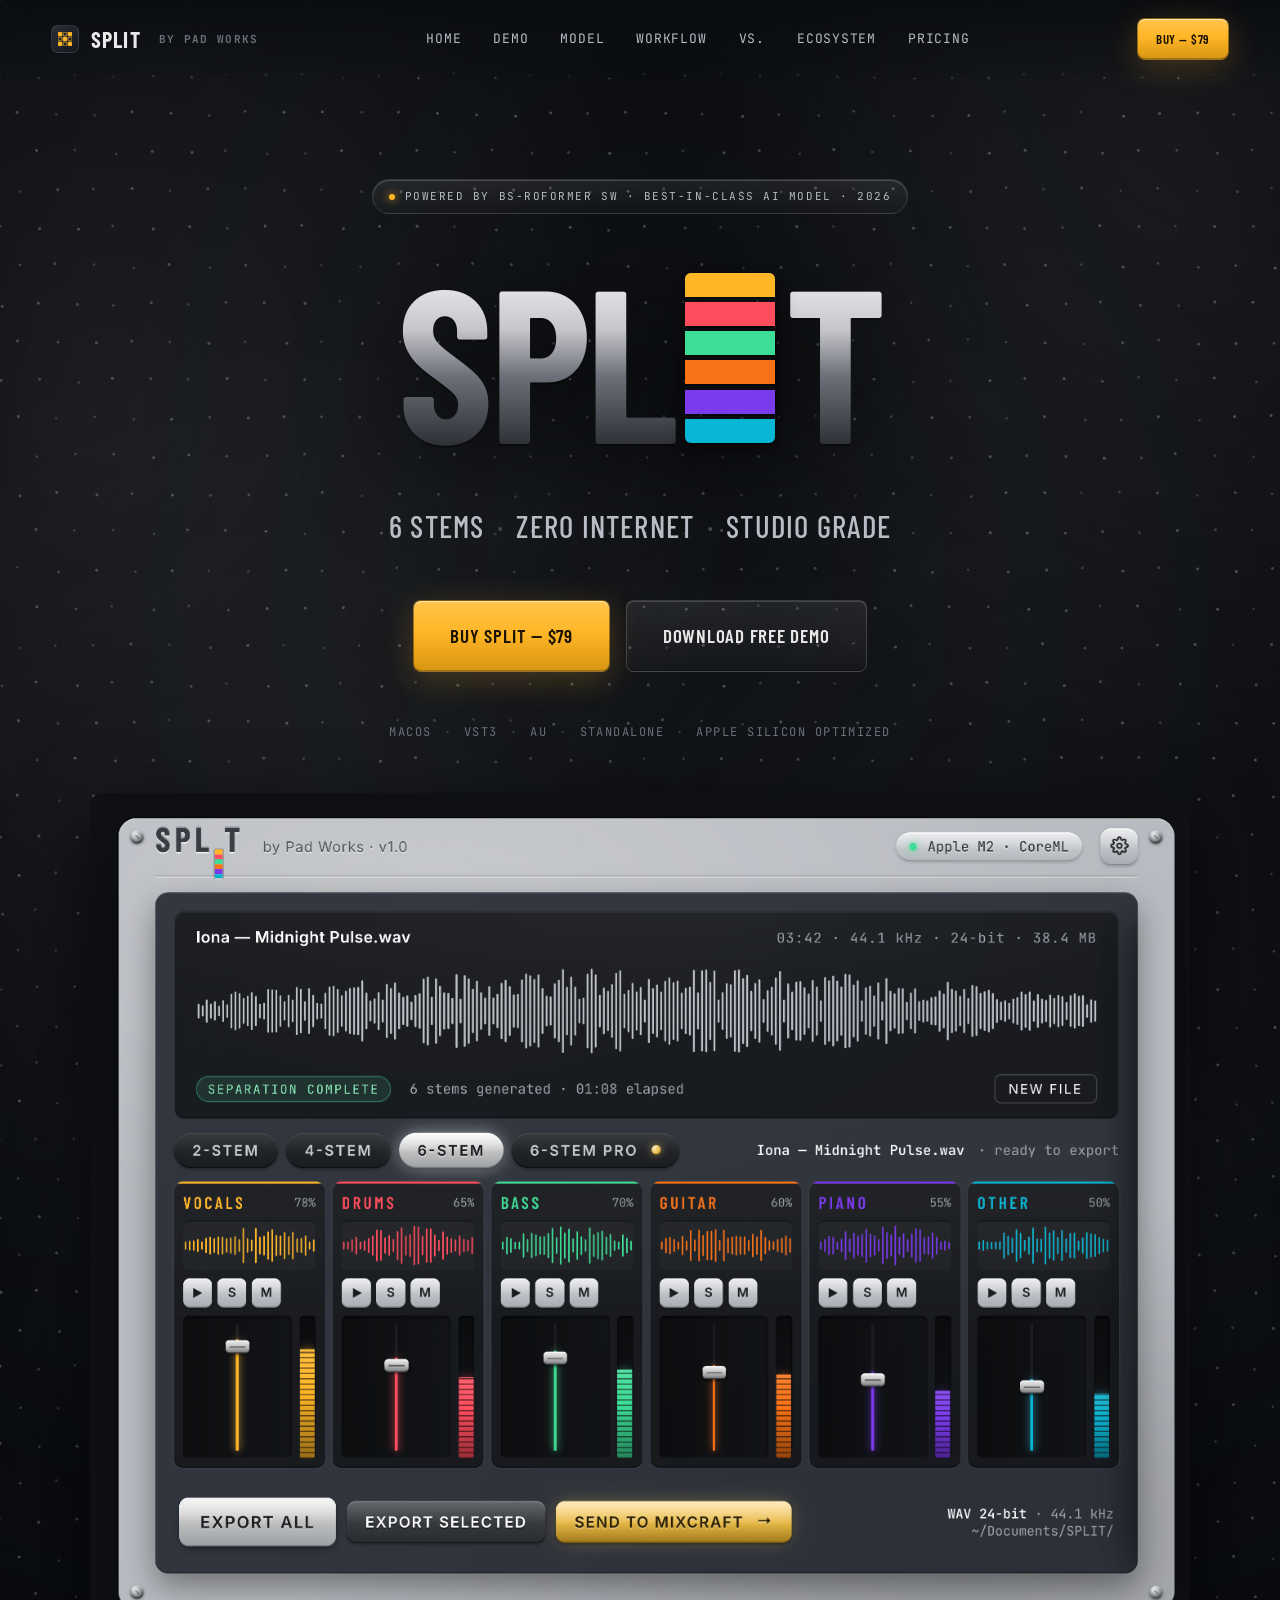
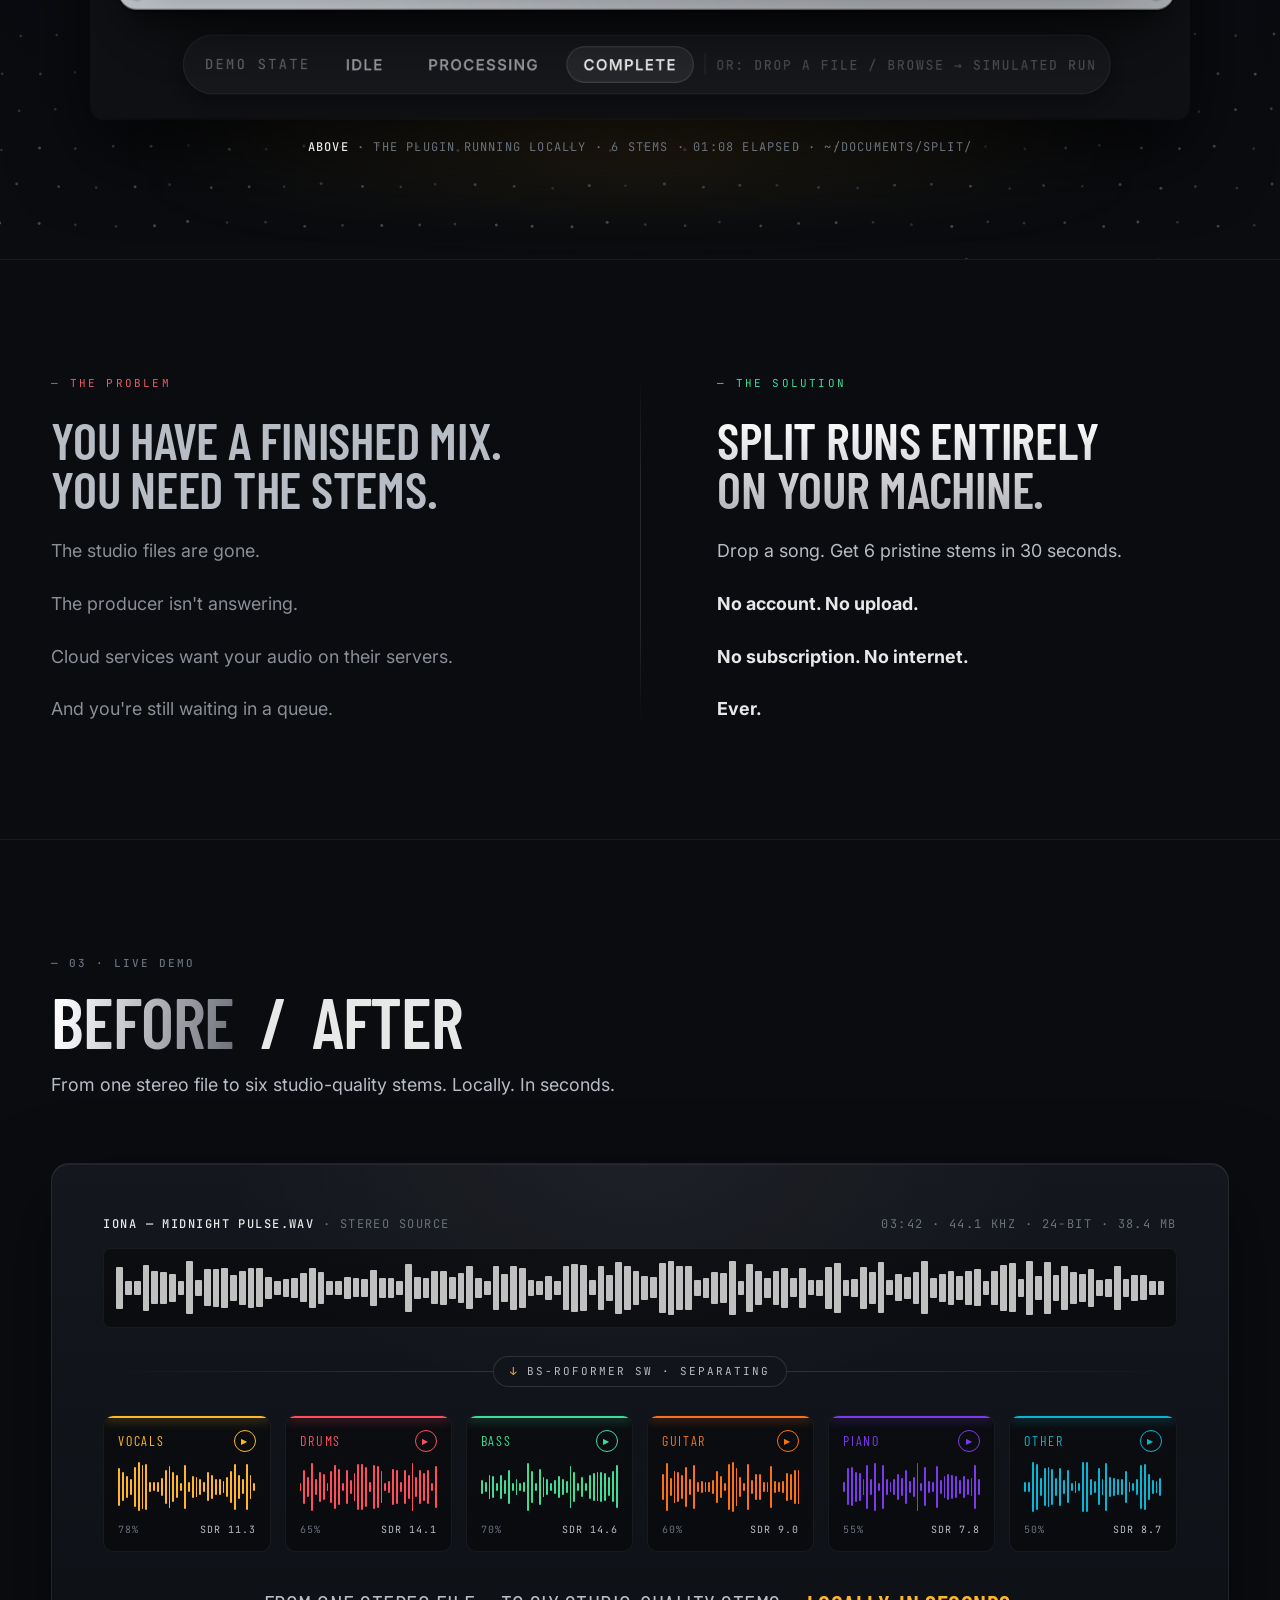
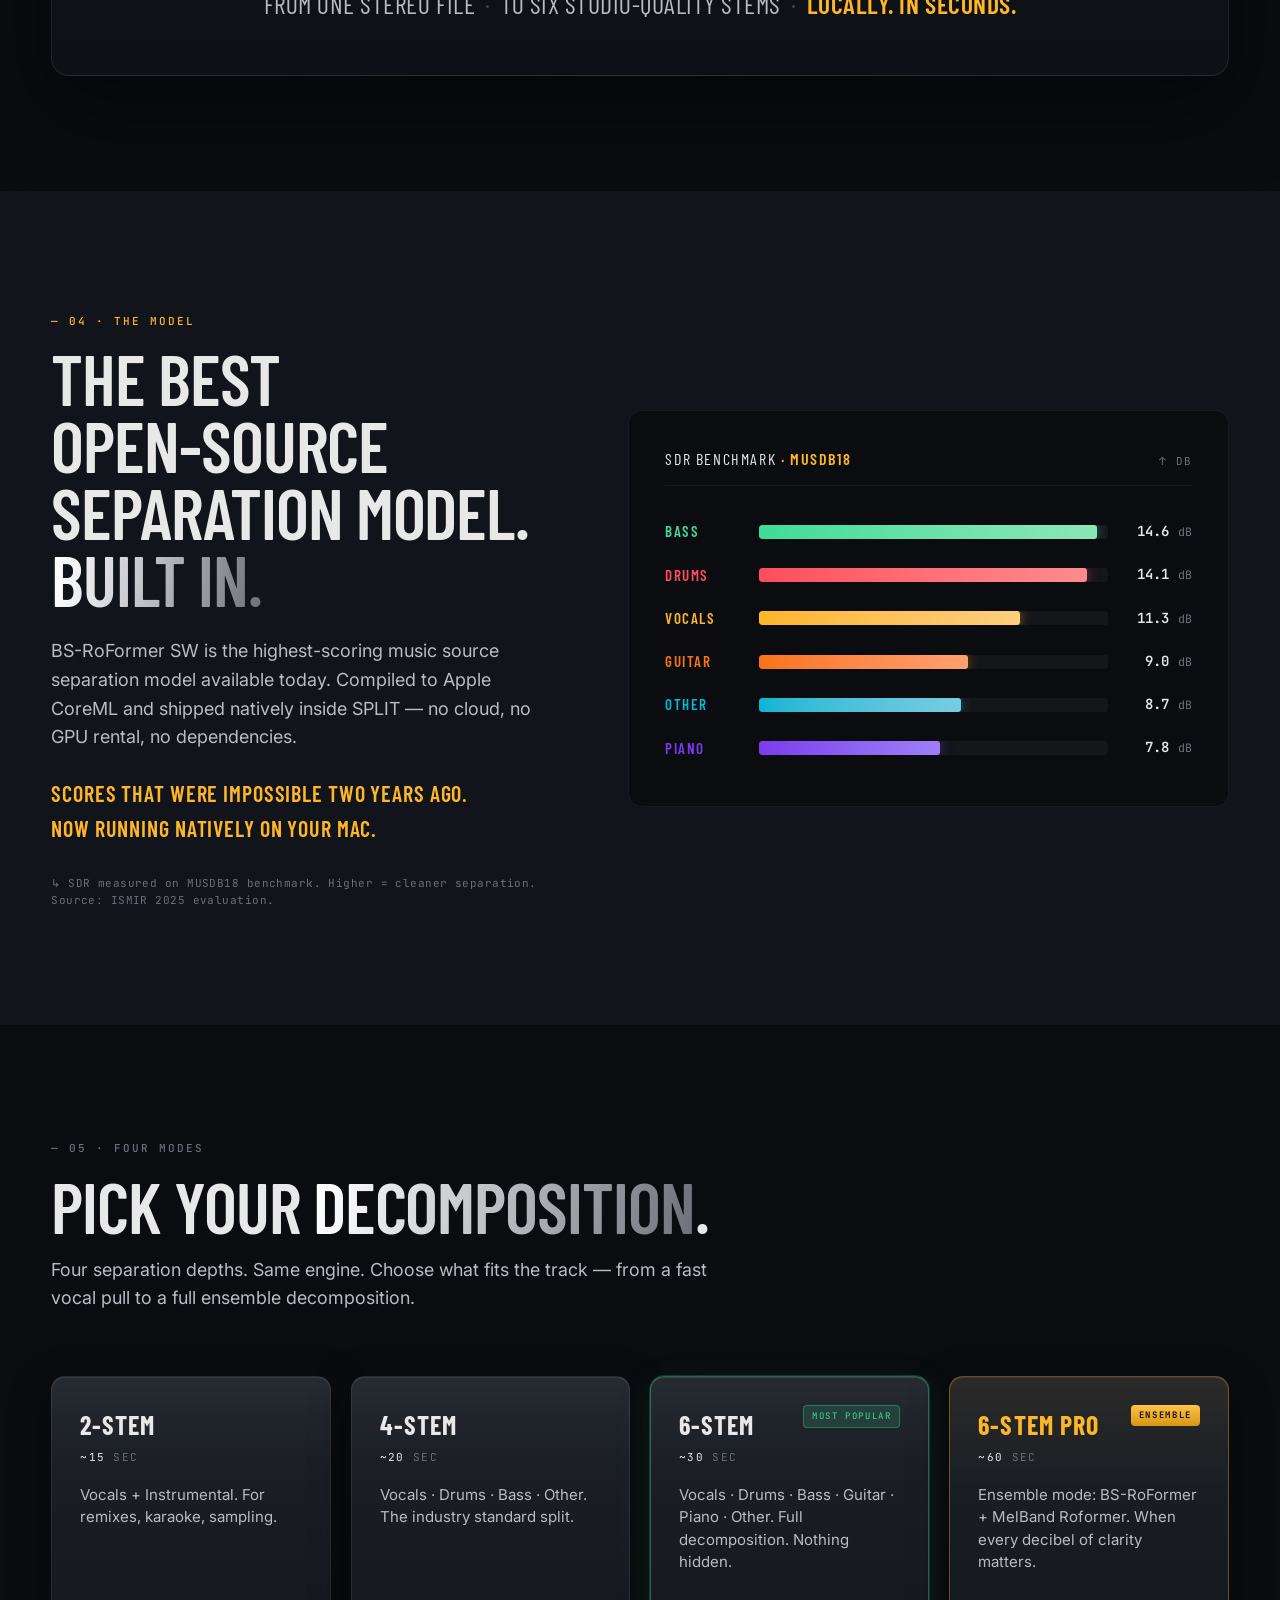
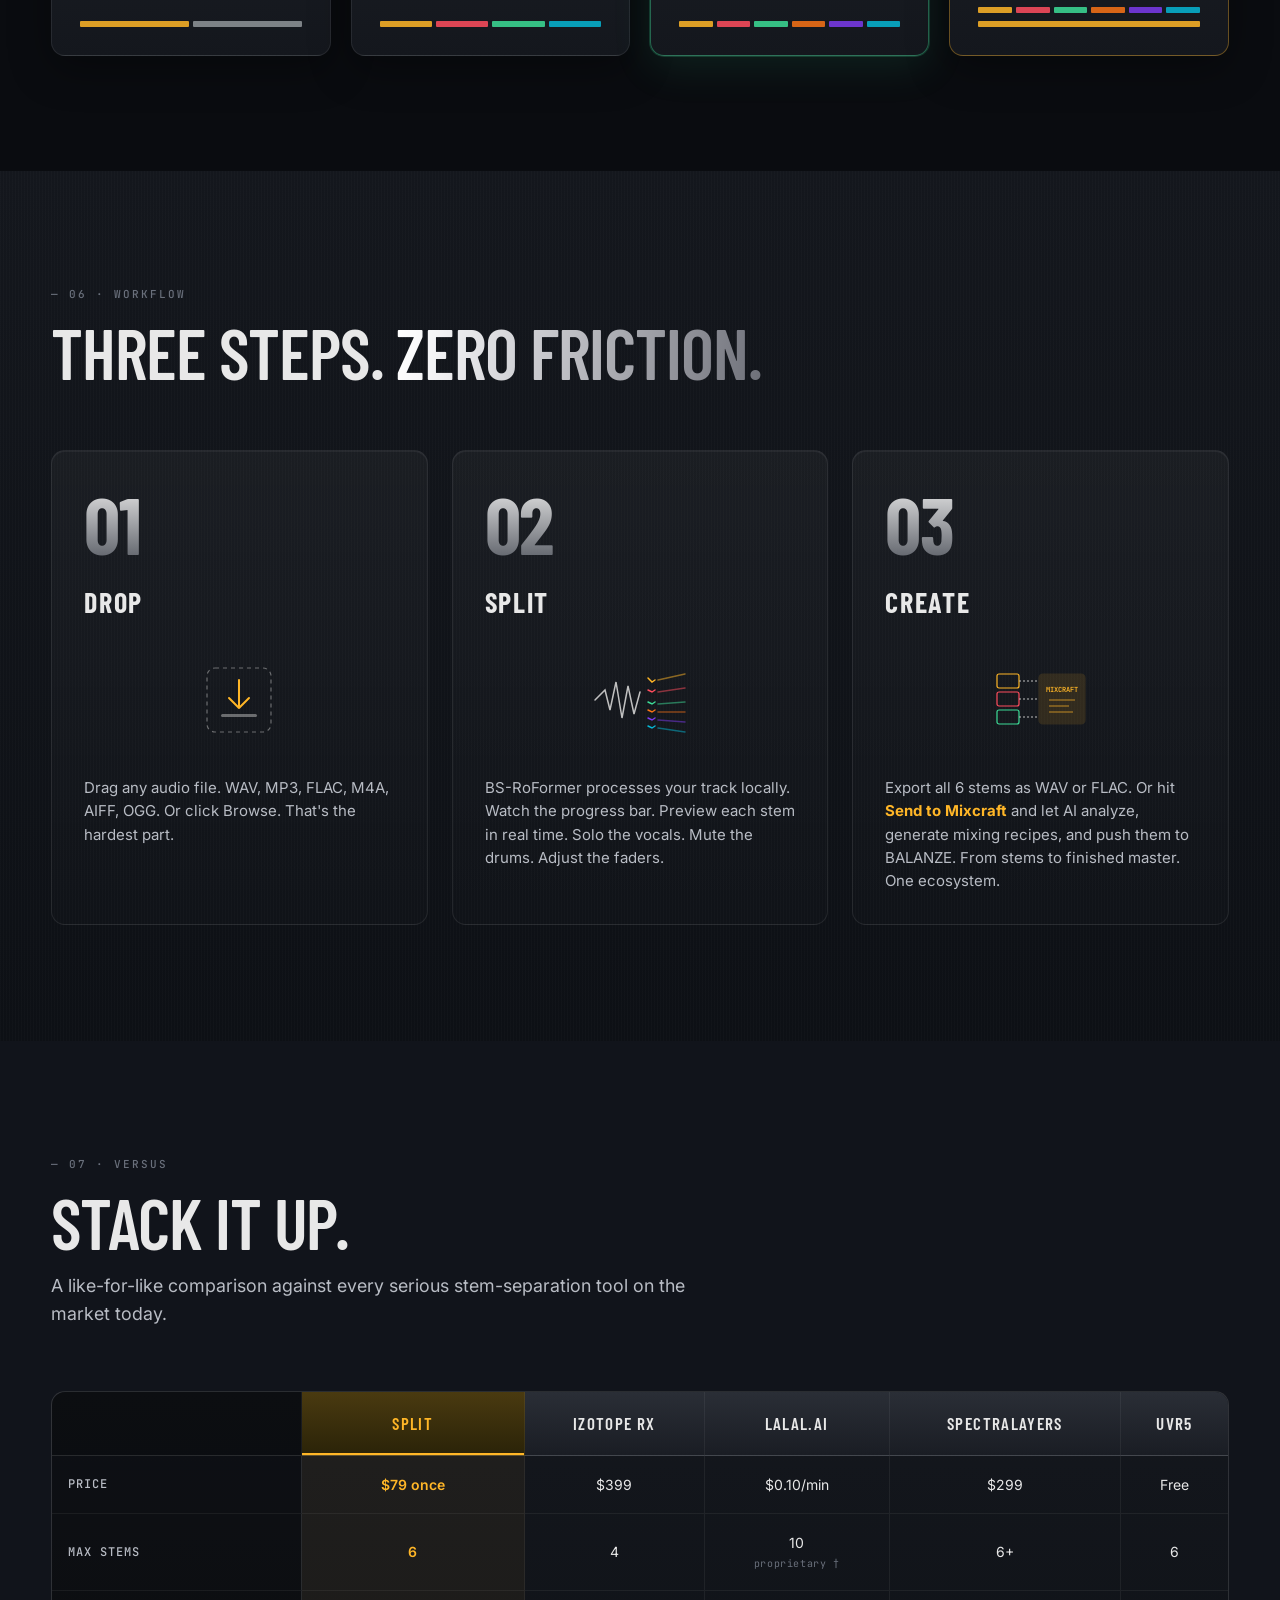
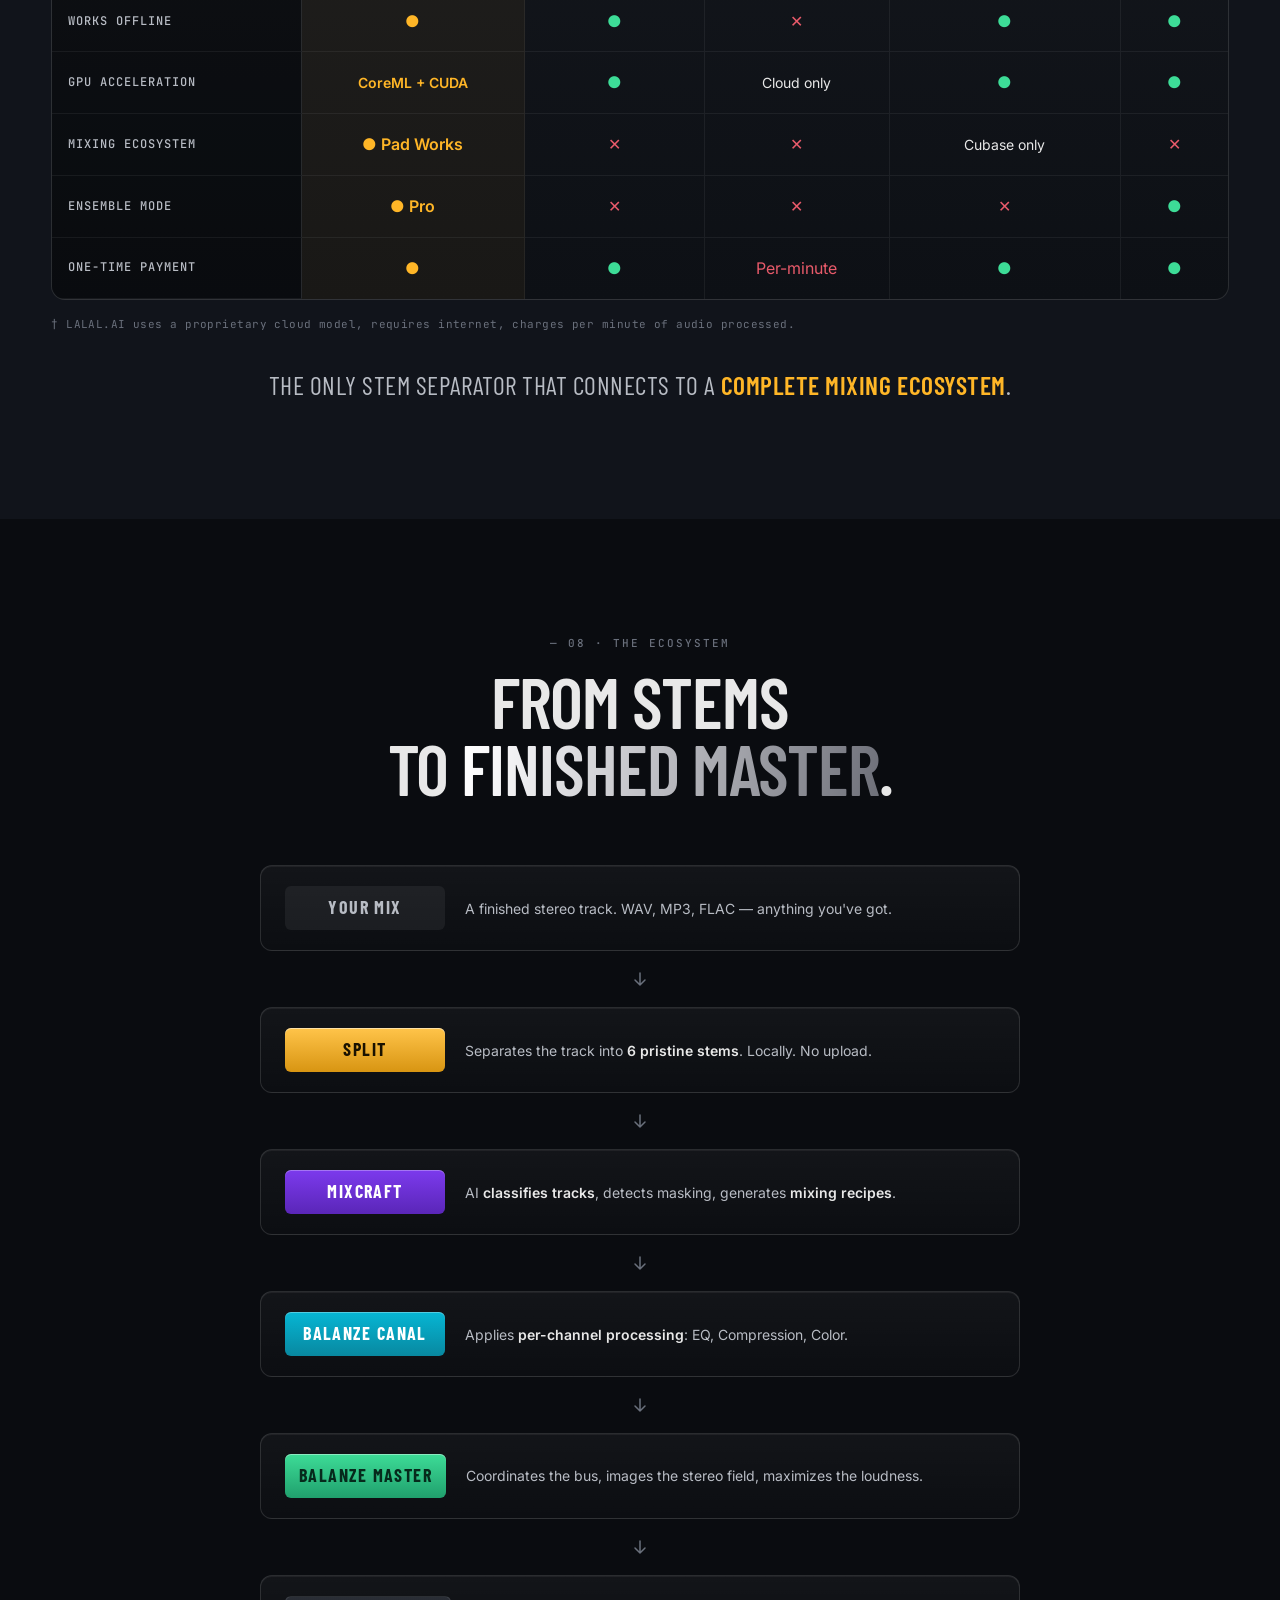
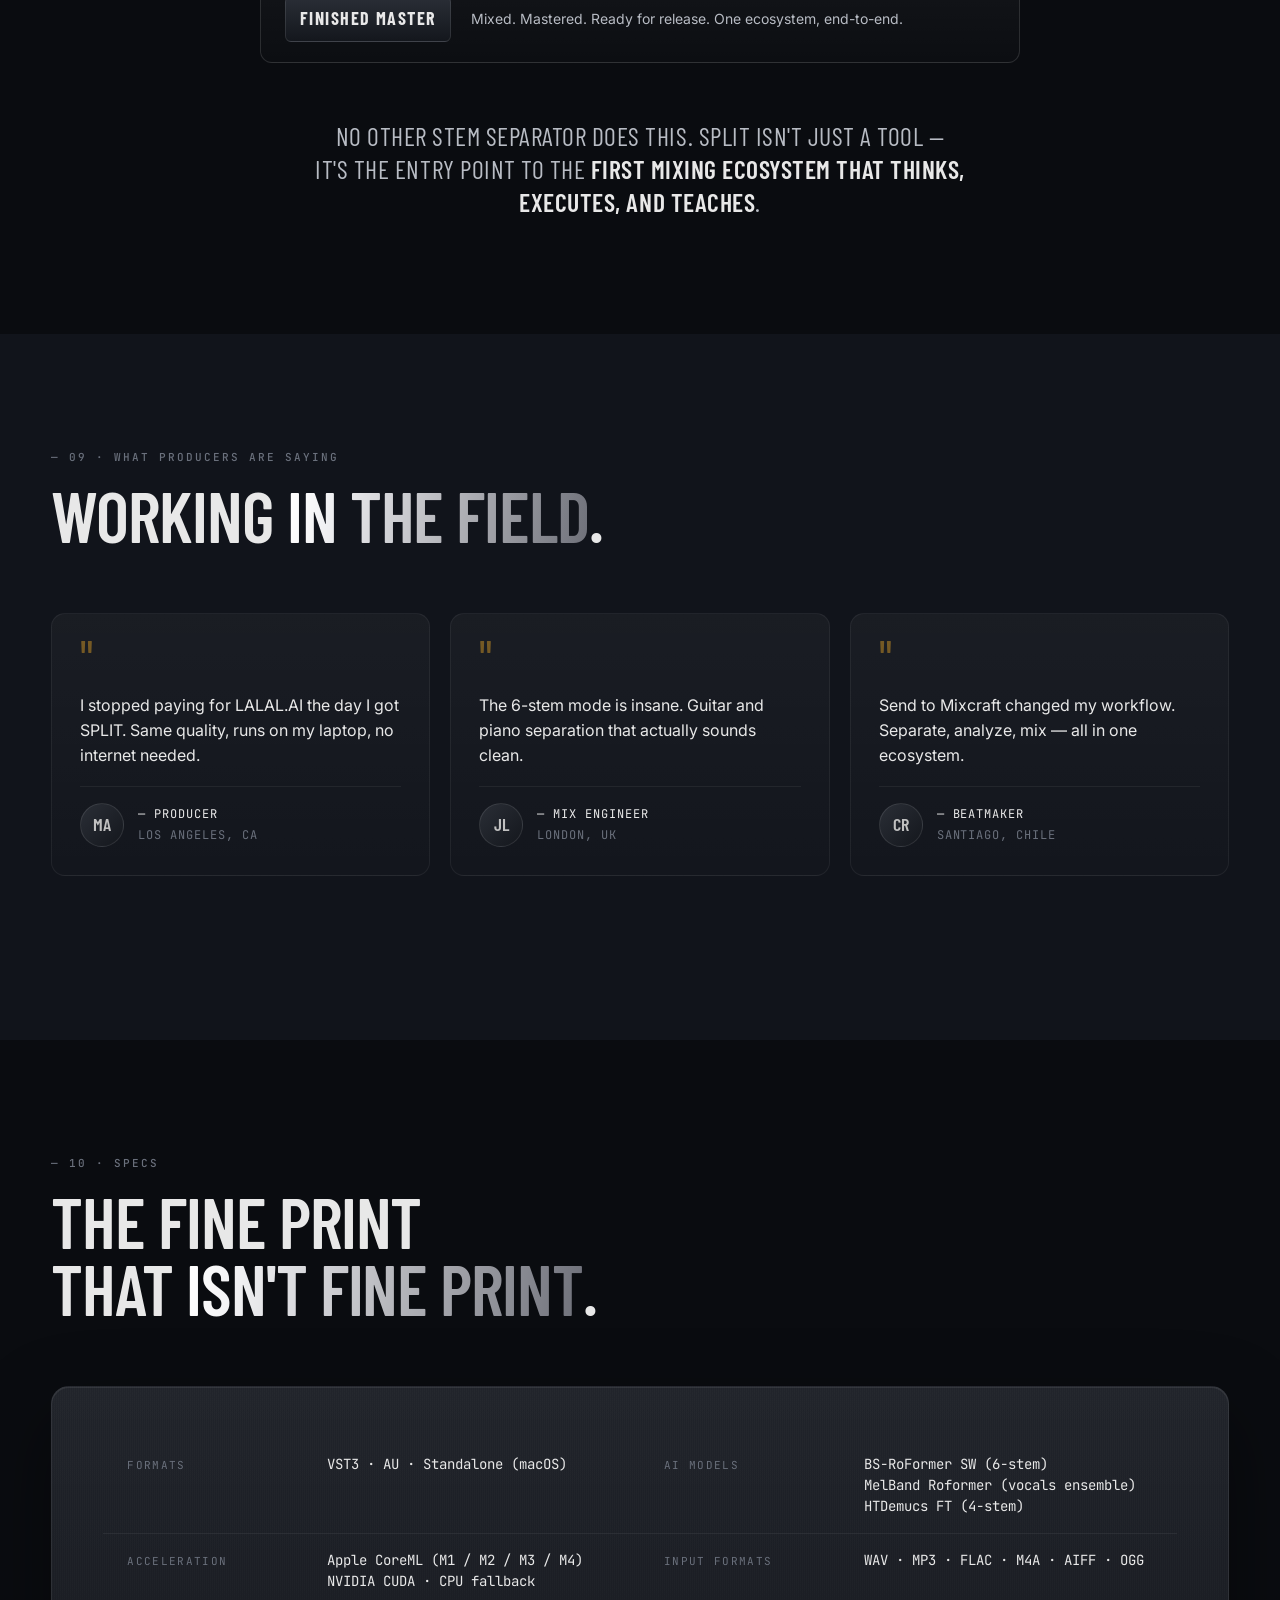
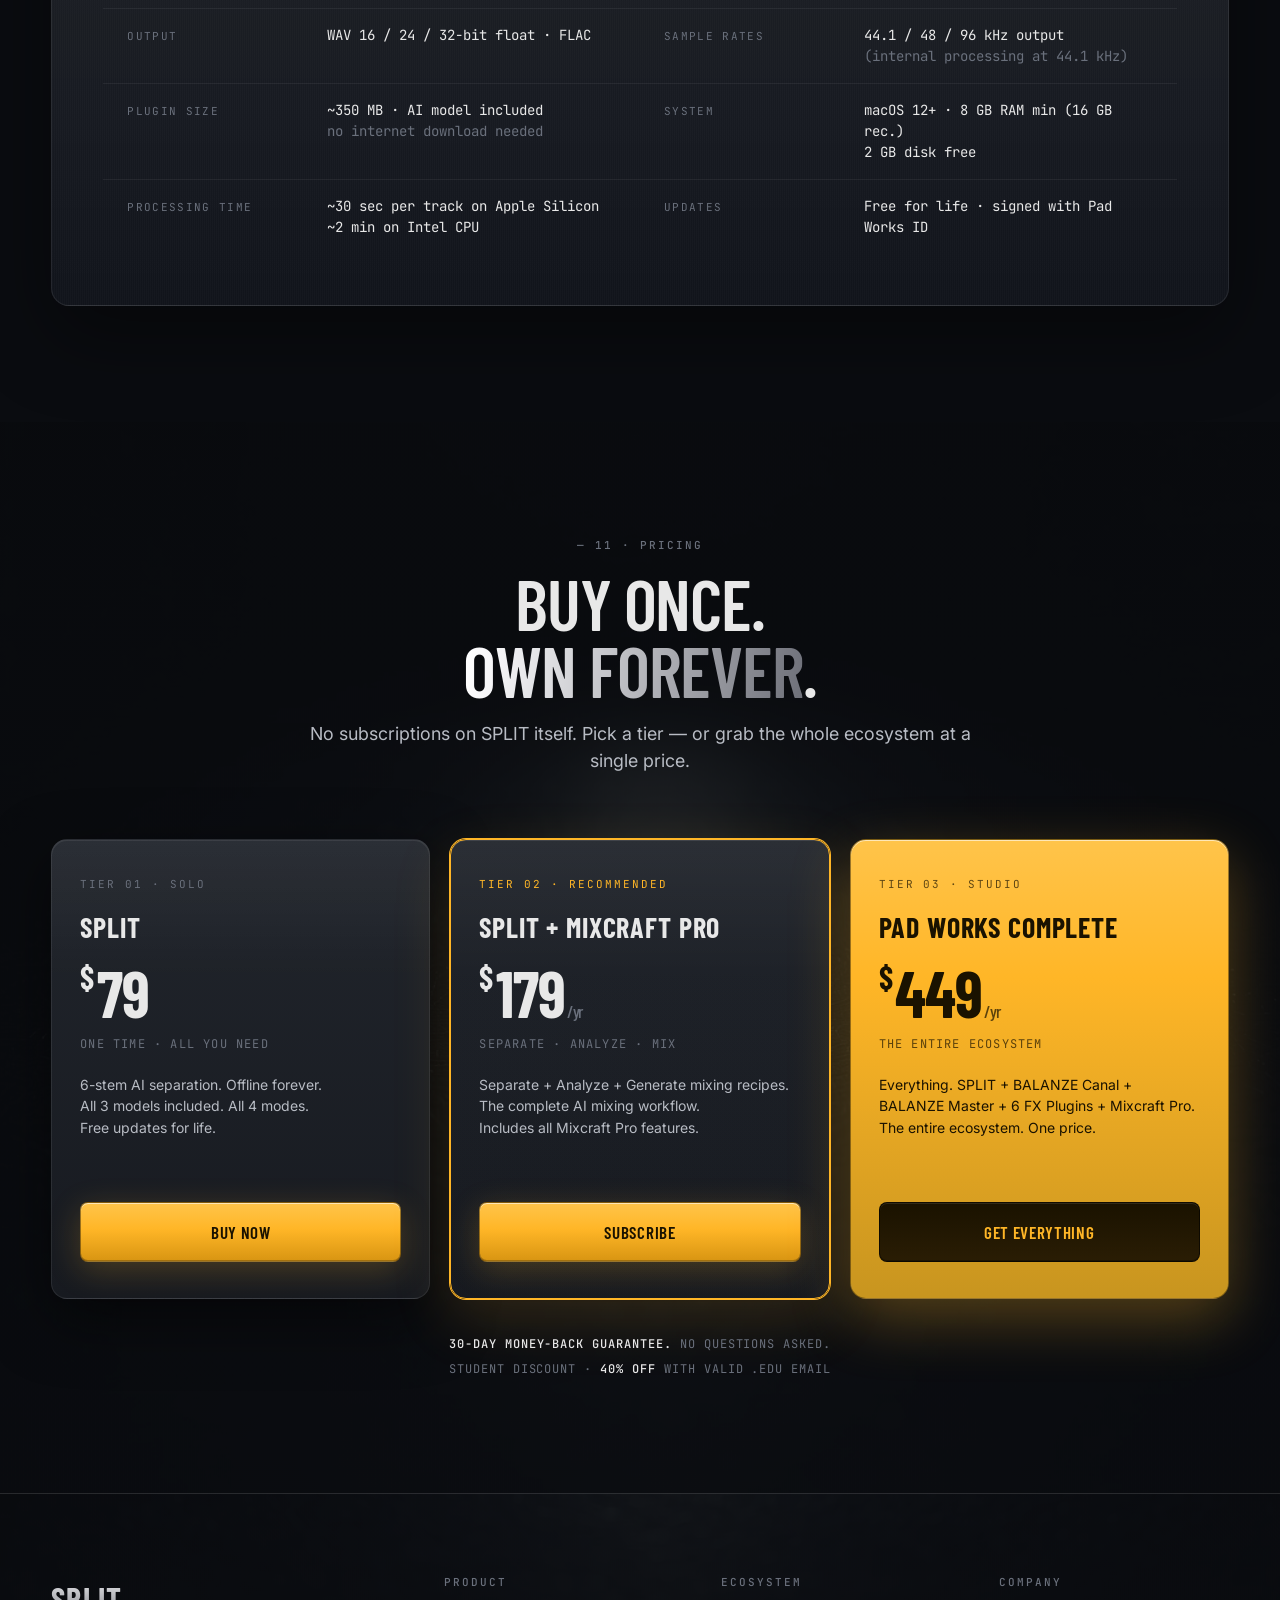
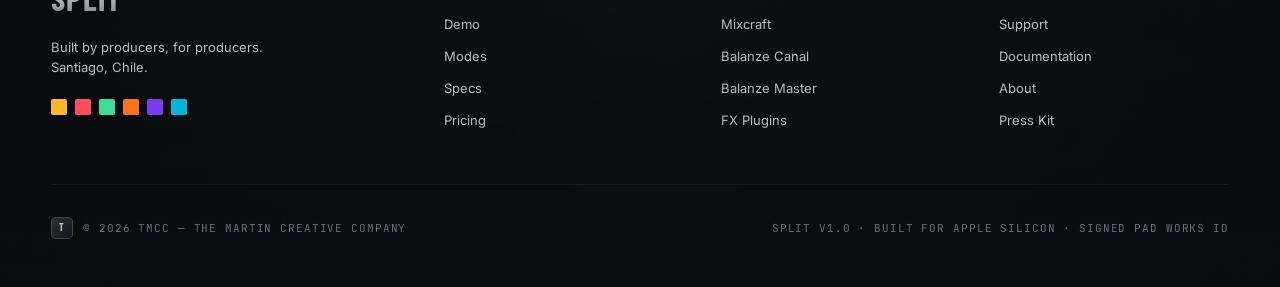
==== commit 58ef9ff4: "fix(web): drop FX section, scale desktop typography, add HOME to split" ====
--- a/split/index.html
+++ b/split/index.html
@@ -1514,6 +1514,7 @@
     <span style="font-family:var(--font-mono);font-size:11px;color:var(--ink-3);letter-spacing:0.12em;margin-left:6px">BY PAD WORKS</span>
   </div>
   <div class="nav-links">
+    <a href="/landing/">Home</a>
     <a href="#demo">Demo</a>
     <a href="#model">Model</a>
     <a href="#workflow">Workflow</a>
